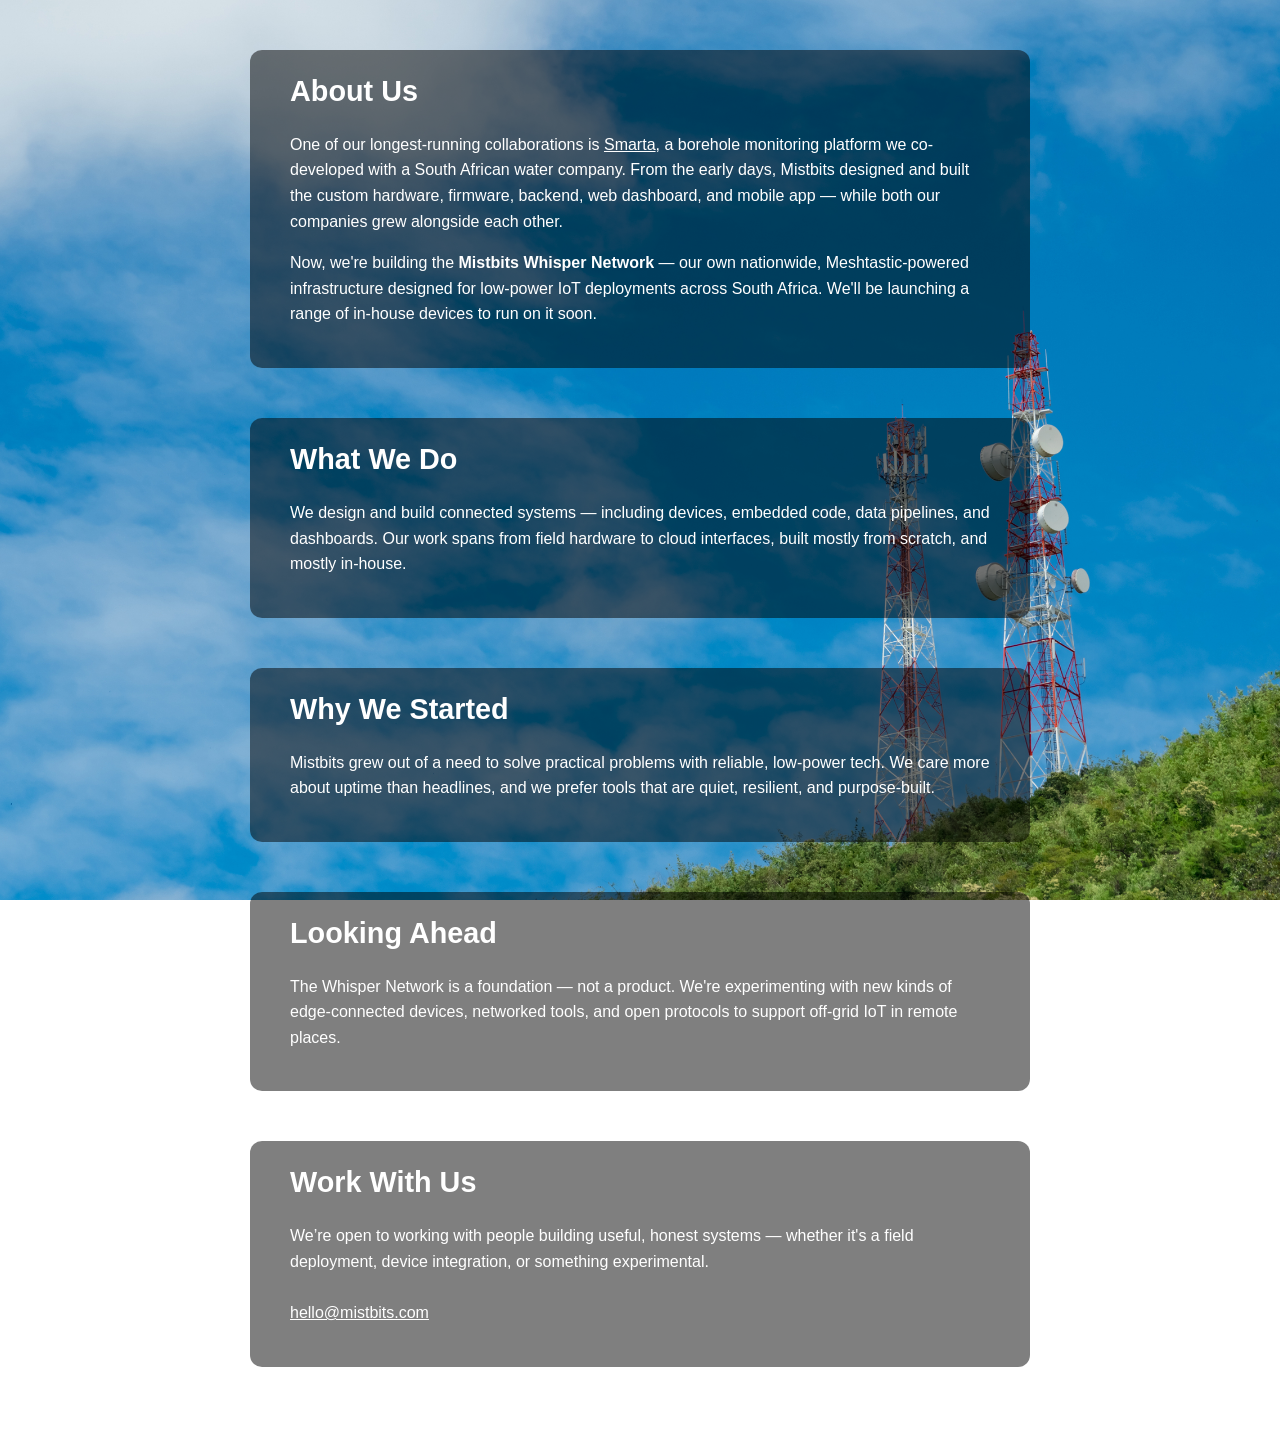
==== about.html @ 121b7003 "added an about me page" ====
<!DOCTYPE html>
<html lang="en">
<head>
  <meta charset="UTF-8" />
  <meta name="viewport" content="width=device-width, initial-scale=1.0"/>
  <title>About – Mistbits</title>
  <style>
    body {
      margin: 0;
      padding: 0;
      background: url('Background.jpg') no-repeat center center fixed;
      background-size: cover;
      font-family: Arial, sans-serif;
      color: white;
    }

    .section {
      background: rgba(0, 0, 0, 0.5);
      padding: 25px 40px;
      margin: 50px auto;
      border-radius: 12px;
      max-width: 700px;
    }

    .section h2 {
      margin-top: 0;
      font-size: 1.8em;
    }

    .section p {
      line-height: 1.6;
    }

    a {
      color: #ffffff;
      text-decoration: underline;
    }

    .back-link {
      display: block;
      margin: 30px auto 0;
      text-align: center;
      font-size: 1em;
      color: white;
      opacity: 0.7;
      text-decoration: none;
    }

    .back-link:hover {
      opacity: 1;
    }

    @media (max-width: 600px) {
      .section {
        margin: 30px 20px;
        padding: 20px;
      }
    }
  </style>
</head>
<body>

  <div class="section">
    <h2>About Us</h2>
    <p>
      One of our longest-running collaborations is <a href="https://www.smartaonline.app" target="_blank">Smarta</a>,
      a borehole monitoring platform we co-developed with a South African water company.
      From the early days, Mistbits designed and built the custom hardware, firmware,
      backend, web dashboard, and mobile app — while both our companies grew alongside each other.
    </p>
    <p>
      Now, we're building the <strong>Mistbits Whisper Network</strong> — our own nationwide,
      Meshtastic-powered infrastructure designed for low-power IoT deployments across South Africa.
      We'll be launching a range of in-house devices to run on it soon.
    </p>
  </div>

  <div class="section">
    <h2>What We Do</h2>
    <p>
      We design and build connected systems — including devices, embedded code, data pipelines,
      and dashboards. Our work spans from field hardware to cloud interfaces, built mostly from scratch,
      and mostly in-house.
    </p>
  </div>

  <div class="section">
    <h2>Why We Started</h2>
    <p>
      Mistbits grew out of a need to solve practical problems with reliable, low-power tech.
      We care more about uptime than headlines, and we prefer tools that are quiet, resilient, and purpose-built.
    </p>
  </div>

  <div class="section">
    <h2>Looking Ahead</h2>
    <p>
      The Whisper Network is a foundation — not a product. We're experimenting with
      new kinds of edge-connected devices, networked tools, and open protocols to
      support off-grid IoT in remote places.
    </p>
  </div>

  <div class="section">
    <h2>Work With Us</h2>
    <p>
      We’re open to working with people building useful, honest systems — whether
      it's a field deployment, device integration, or something experimental.
      <br /><br />
      <a href="mailto:hello@mistbits.com">hello@mistbits.com</a>
    </p>
  </div>

  <a class="back-link" href="index.html">← Back to Home</a>

</body>
</html>
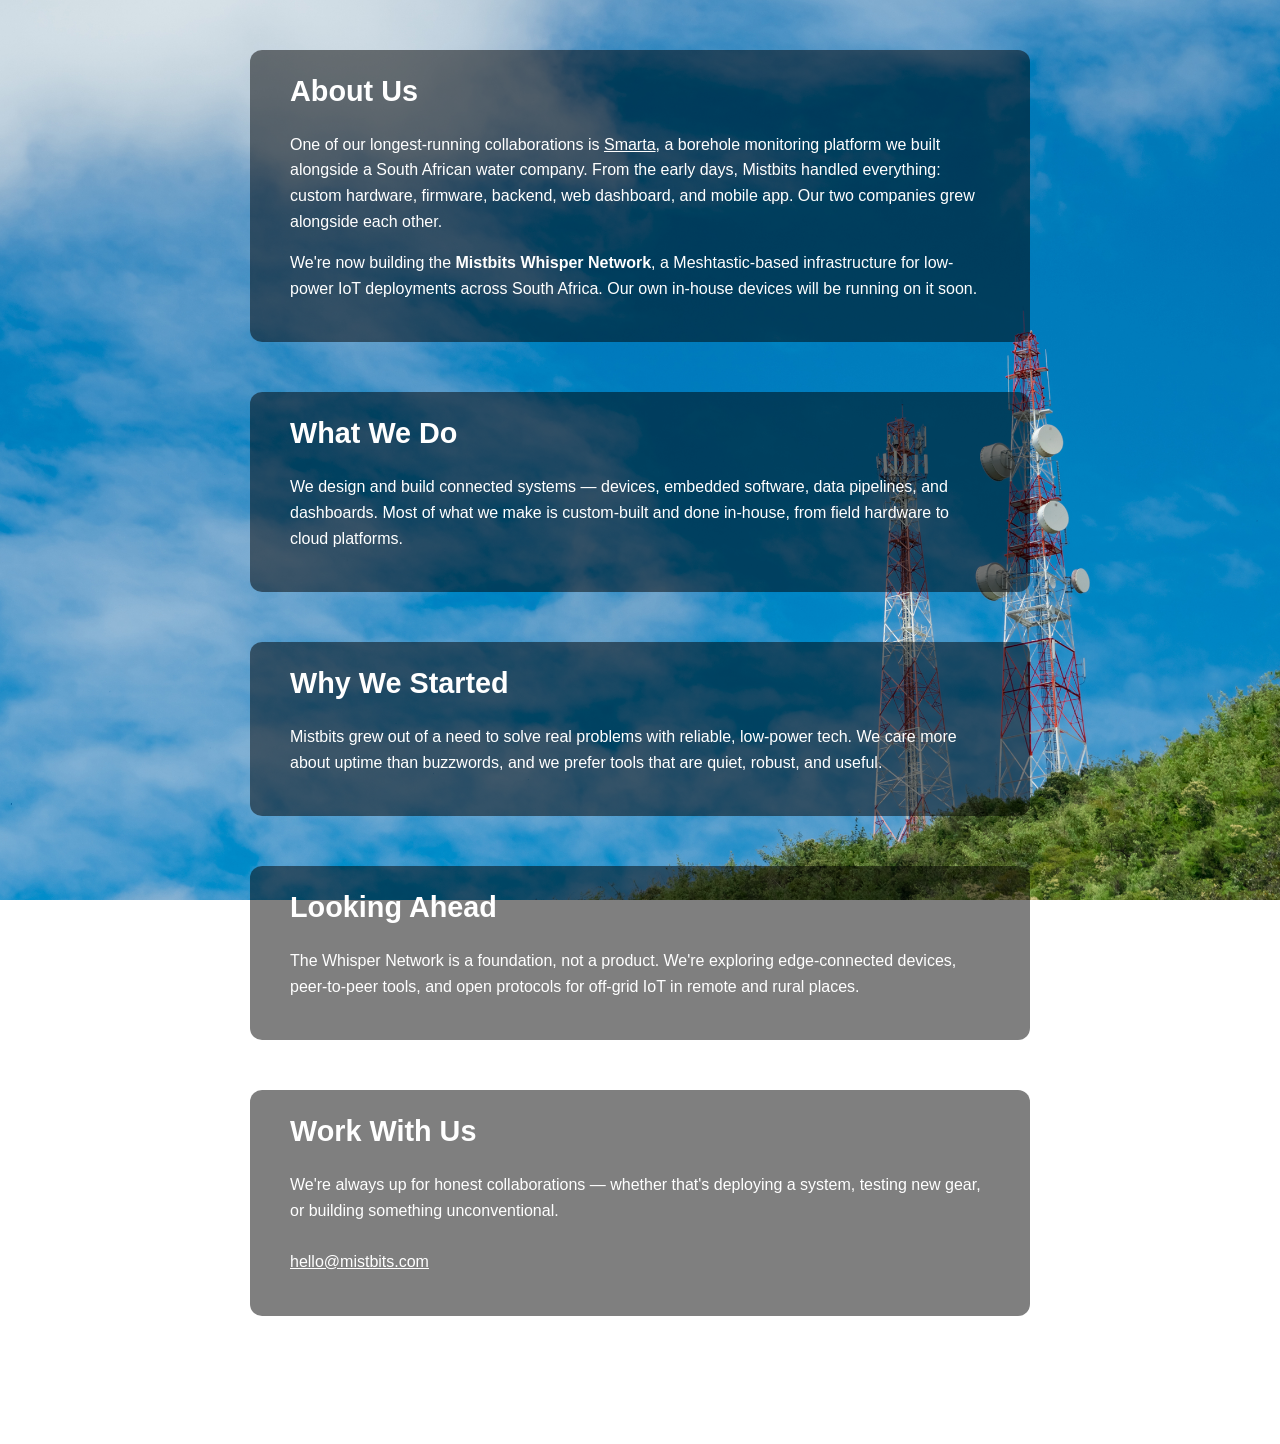
==== commit 3dd9955f: "Cleanup copy to sound more human" ====
--- a/about.html
+++ b/about.html
@@ -38,7 +38,7 @@
 
     .back-link {
       display: block;
-      margin: 30px auto 0;
+      margin: 30px auto 60px;
       text-align: center;
       font-size: 1em;
       color: white;
@@ -64,48 +64,44 @@
     <h2>About Us</h2>
     <p>
       One of our longest-running collaborations is <a href="https://www.smartaonline.app" target="_blank">Smarta</a>,
-      a borehole monitoring platform we co-developed with a South African water company.
-      From the early days, Mistbits designed and built the custom hardware, firmware,
-      backend, web dashboard, and mobile app — while both our companies grew alongside each other.
+      a borehole monitoring platform we built alongside a South African water company.
+      From the early days, Mistbits handled everything: custom hardware, firmware, backend, web dashboard, and mobile app.
+      Our two companies grew alongside each other.
     </p>
     <p>
-      Now, we're building the <strong>Mistbits Whisper Network</strong> — our own nationwide,
-      Meshtastic-powered infrastructure designed for low-power IoT deployments across South Africa.
-      We'll be launching a range of in-house devices to run on it soon.
+      We're now building the <strong>Mistbits Whisper Network</strong>, a Meshtastic-based infrastructure for low-power IoT deployments across South Africa.
+      Our own in-house devices will be running on it soon.
     </p>
   </div>
 
   <div class="section">
     <h2>What We Do</h2>
     <p>
-      We design and build connected systems — including devices, embedded code, data pipelines,
-      and dashboards. Our work spans from field hardware to cloud interfaces, built mostly from scratch,
-      and mostly in-house.
+      We design and build connected systems — devices, embedded software, data pipelines, and dashboards.
+      Most of what we make is custom-built and done in-house, from field hardware to cloud platforms.
     </p>
   </div>
 
   <div class="section">
     <h2>Why We Started</h2>
     <p>
-      Mistbits grew out of a need to solve practical problems with reliable, low-power tech.
-      We care more about uptime than headlines, and we prefer tools that are quiet, resilient, and purpose-built.
+      Mistbits grew out of a need to solve real problems with reliable, low-power tech.
+      We care more about uptime than buzzwords, and we prefer tools that are quiet, robust, and useful.
     </p>
   </div>
 
   <div class="section">
     <h2>Looking Ahead</h2>
     <p>
-      The Whisper Network is a foundation — not a product. We're experimenting with
-      new kinds of edge-connected devices, networked tools, and open protocols to
-      support off-grid IoT in remote places.
+      The Whisper Network is a foundation, not a product. We're exploring edge-connected devices, peer-to-peer tools,
+      and open protocols for off-grid IoT in remote and rural places.
     </p>
   </div>
 
   <div class="section">
     <h2>Work With Us</h2>
     <p>
-      We’re open to working with people building useful, honest systems — whether
-      it's a field deployment, device integration, or something experimental.
+      We're always up for honest collaborations — whether that's deploying a system, testing new gear, or building something unconventional.
       <br /><br />
       <a href="mailto:hello@mistbits.com">hello@mistbits.com</a>
     </p>
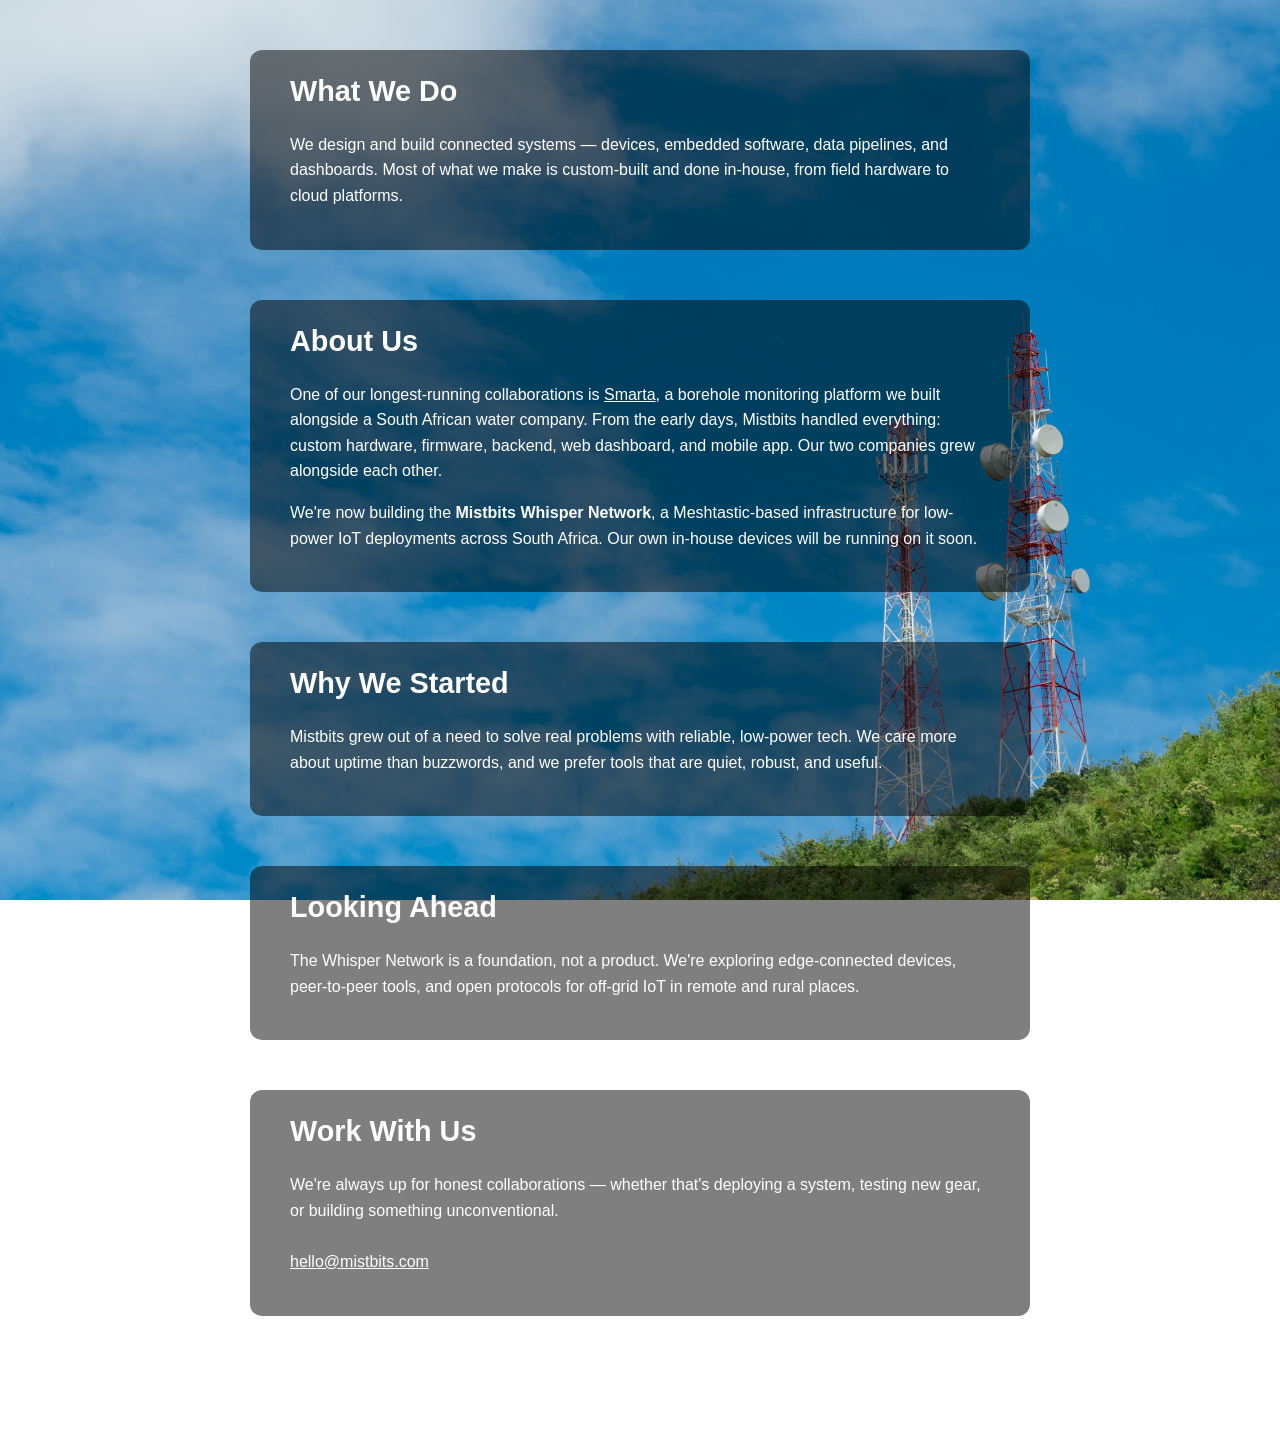
==== commit 26578f6b: "Reorder sections: move "What We Do" above "About Us" 🤖 Generated with [Claude Code](https://claude.a" ====
--- a/about.html
+++ b/about.html
@@ -1,6 +1,7 @@
 <!DOCTYPE html>
 <html lang="en">
 <head>
+  <link rel="icon" href="favicon.ico" type="image/x-icon">  
   <meta charset="UTF-8" />
   <meta name="viewport" content="width=device-width, initial-scale=1.0"/>
   <title>About – Mistbits</title>
@@ -61,6 +62,14 @@
 <body>
 
   <div class="section">
+    <h2>What We Do</h2>
+    <p>
+      We design and build connected systems — devices, embedded software, data pipelines, and dashboards.
+      Most of what we make is custom-built and done in-house, from field hardware to cloud platforms.
+    </p>
+  </div>
+
+  <div class="section">
     <h2>About Us</h2>
     <p>
       One of our longest-running collaborations is <a href="https://www.smartaonline.app" target="_blank">Smarta</a>,
@@ -71,14 +80,6 @@
     <p>
       We're now building the <strong>Mistbits Whisper Network</strong>, a Meshtastic-based infrastructure for low-power IoT deployments across South Africa.
       Our own in-house devices will be running on it soon.
-    </p>
-  </div>
-
-  <div class="section">
-    <h2>What We Do</h2>
-    <p>
-      We design and build connected systems — devices, embedded software, data pipelines, and dashboards.
-      Most of what we make is custom-built and done in-house, from field hardware to cloud platforms.
     </p>
   </div>
 
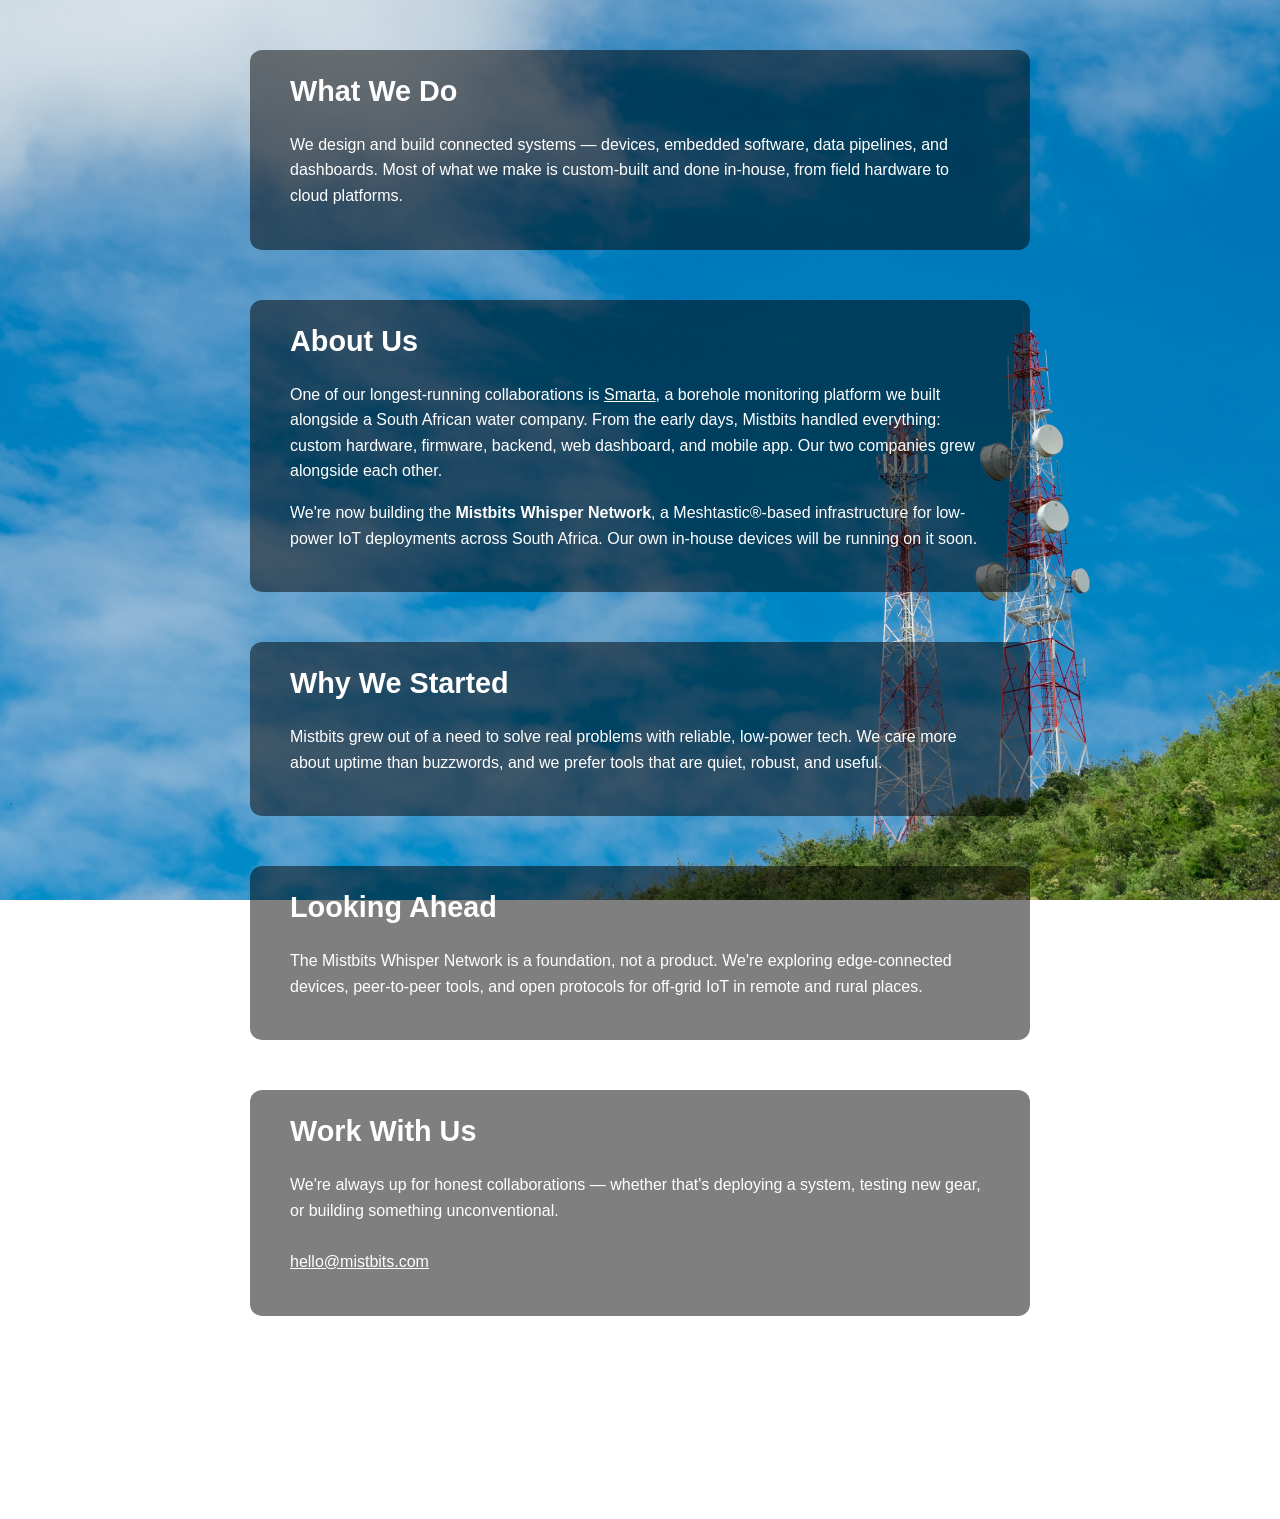
==== commit b43158ce: "Update Meshtastic references for legal compliance - Add ® symbol to Meshtastic trademark - Add foote" ====
--- a/about.html
+++ b/about.html
@@ -51,6 +51,15 @@
       opacity: 1;
     }
 
+    .footer {
+      text-align: center;
+      padding: 20px;
+      margin-top: 40px;
+      font-size: 0.8em;
+      color: rgba(255, 255, 255, 0.6);
+      line-height: 1.4;
+    }
+
     @media (max-width: 600px) {
       .section {
         margin: 30px 20px;
@@ -78,7 +87,7 @@
       Our two companies grew alongside each other.
     </p>
     <p>
-      We're now building the <strong>Mistbits Whisper Network</strong>, a Meshtastic-based infrastructure for low-power IoT deployments across South Africa.
+      We're now building the <strong>Mistbits Whisper Network</strong>, a Meshtastic®-based infrastructure for low-power IoT deployments across South Africa.
       Our own in-house devices will be running on it soon.
     </p>
   </div>
@@ -94,7 +103,7 @@
   <div class="section">
     <h2>Looking Ahead</h2>
     <p>
-      The Whisper Network is a foundation, not a product. We're exploring edge-connected devices, peer-to-peer tools,
+      The Mistbits Whisper Network is a foundation, not a product. We're exploring edge-connected devices, peer-to-peer tools,
       and open protocols for off-grid IoT in remote and rural places.
     </p>
   </div>
@@ -110,5 +119,10 @@
 
   <a class="back-link" href="index.html">← Back to Home</a>
 
+  <div class="footer">
+    © 2024 Mistbits. All rights reserved.<br>
+    Meshtastic® is a registered trademark of Meshtastic LLC.
+  </div>
+
 </body>
 </html>
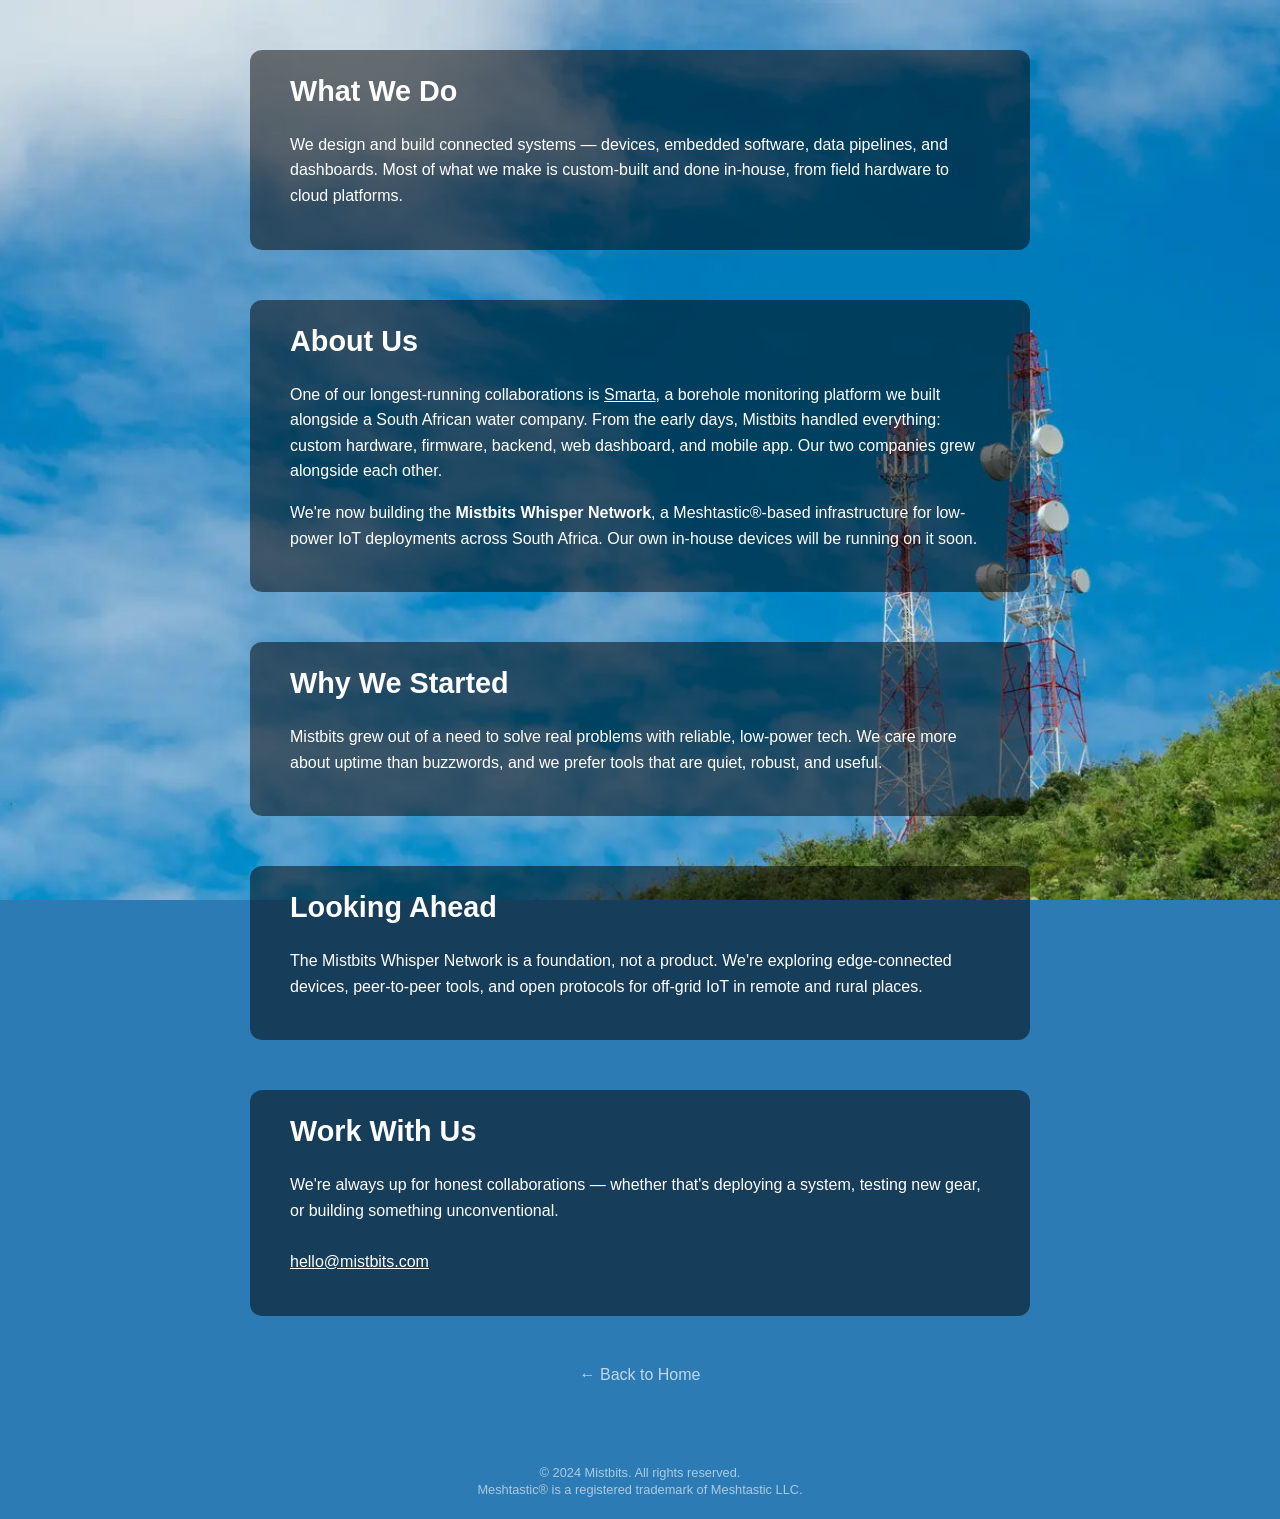
==== commit 4a427c82: "Added different background images for faster loading" ====
--- a/about.html
+++ b/about.html
@@ -9,10 +9,24 @@
     body {
       margin: 0;
       padding: 0;
-      background: url('Background.jpg') no-repeat center center fixed;
+      /* Fallback JPEG */
+      background: #2d7bb4 url('bg-1920.jpg') no-repeat center center fixed;
       background-size: cover;
       font-family: Arial, sans-serif;
       color: white;
+      /* WebP override */
+      background-image: url('bg-1920.webp');
+    }
+
+    @media (max-width: 1300px) {
+      body { background-image: url('bg-1280.webp'); }
+    }
+
+    @media (max-width: 800px) {
+      body {
+        background-image: url('bg-640.webp');
+        background-attachment: scroll;
+      }
     }
 
     .section {
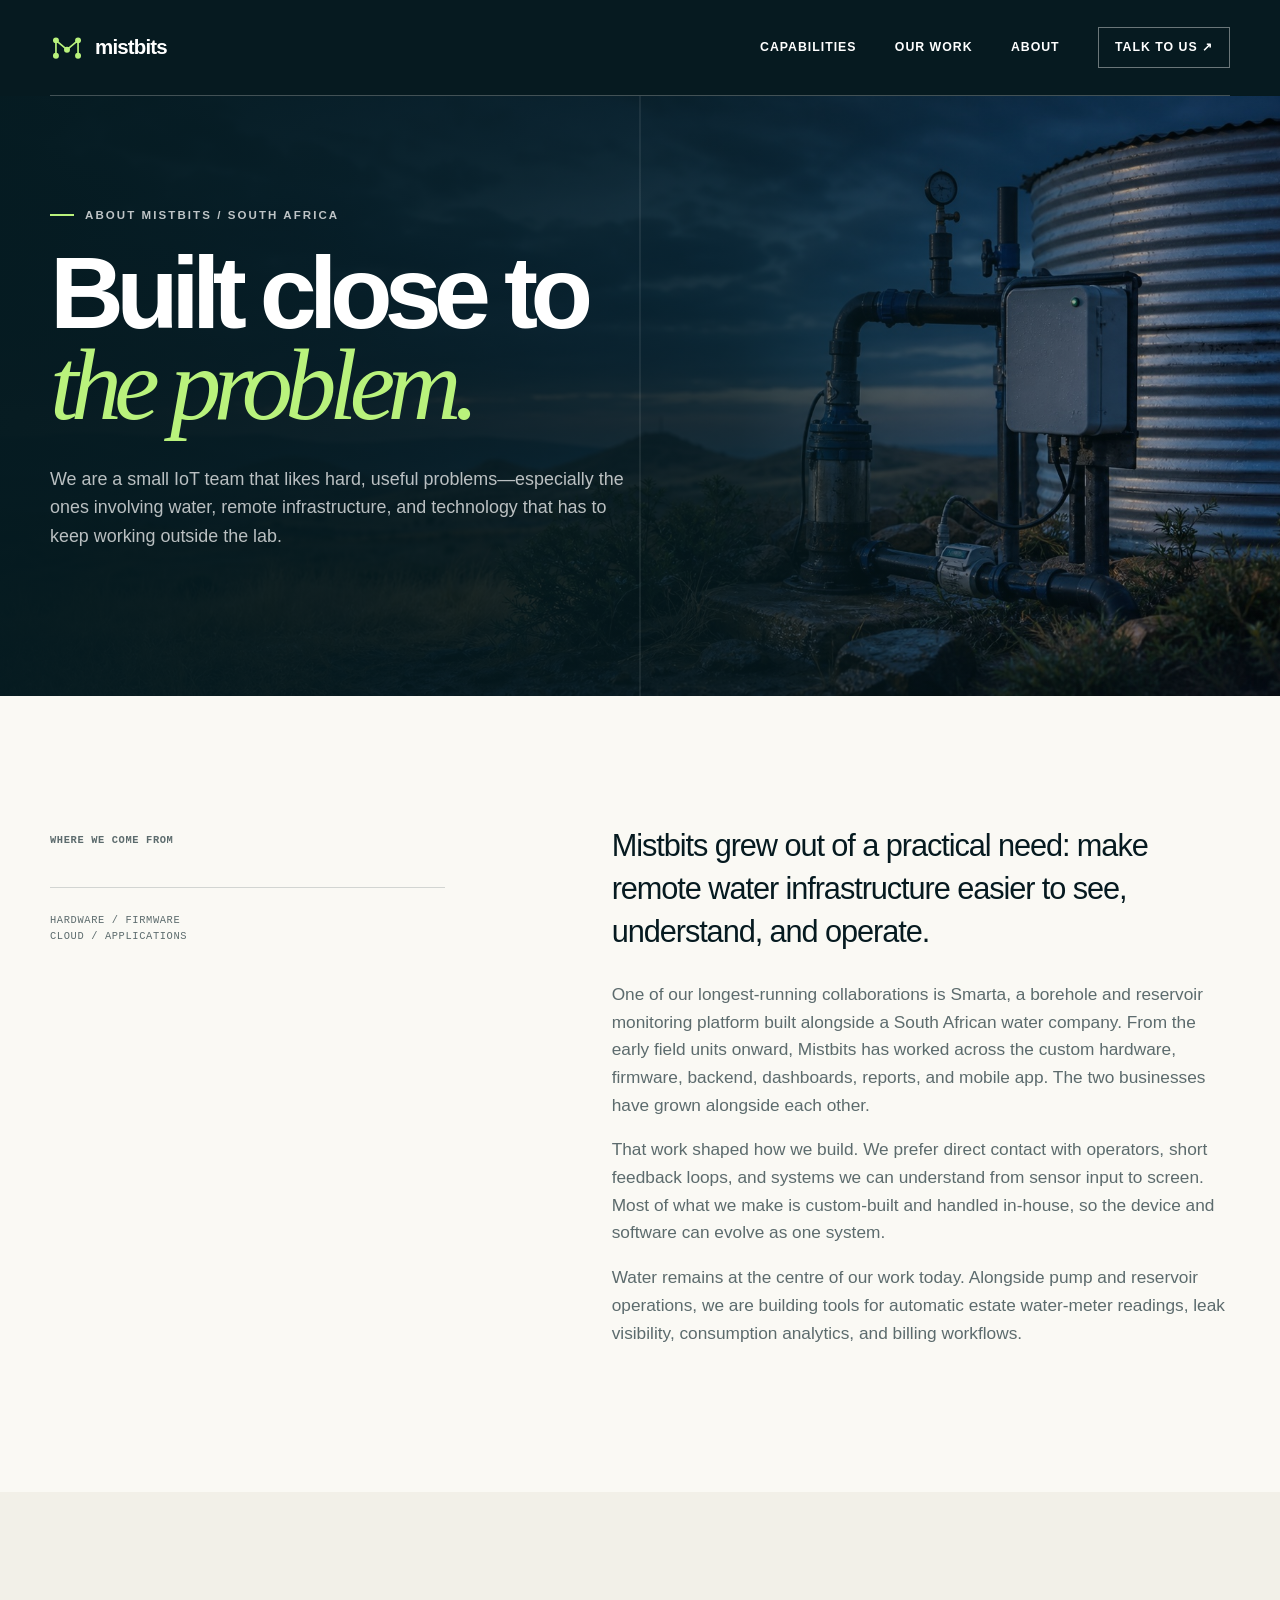
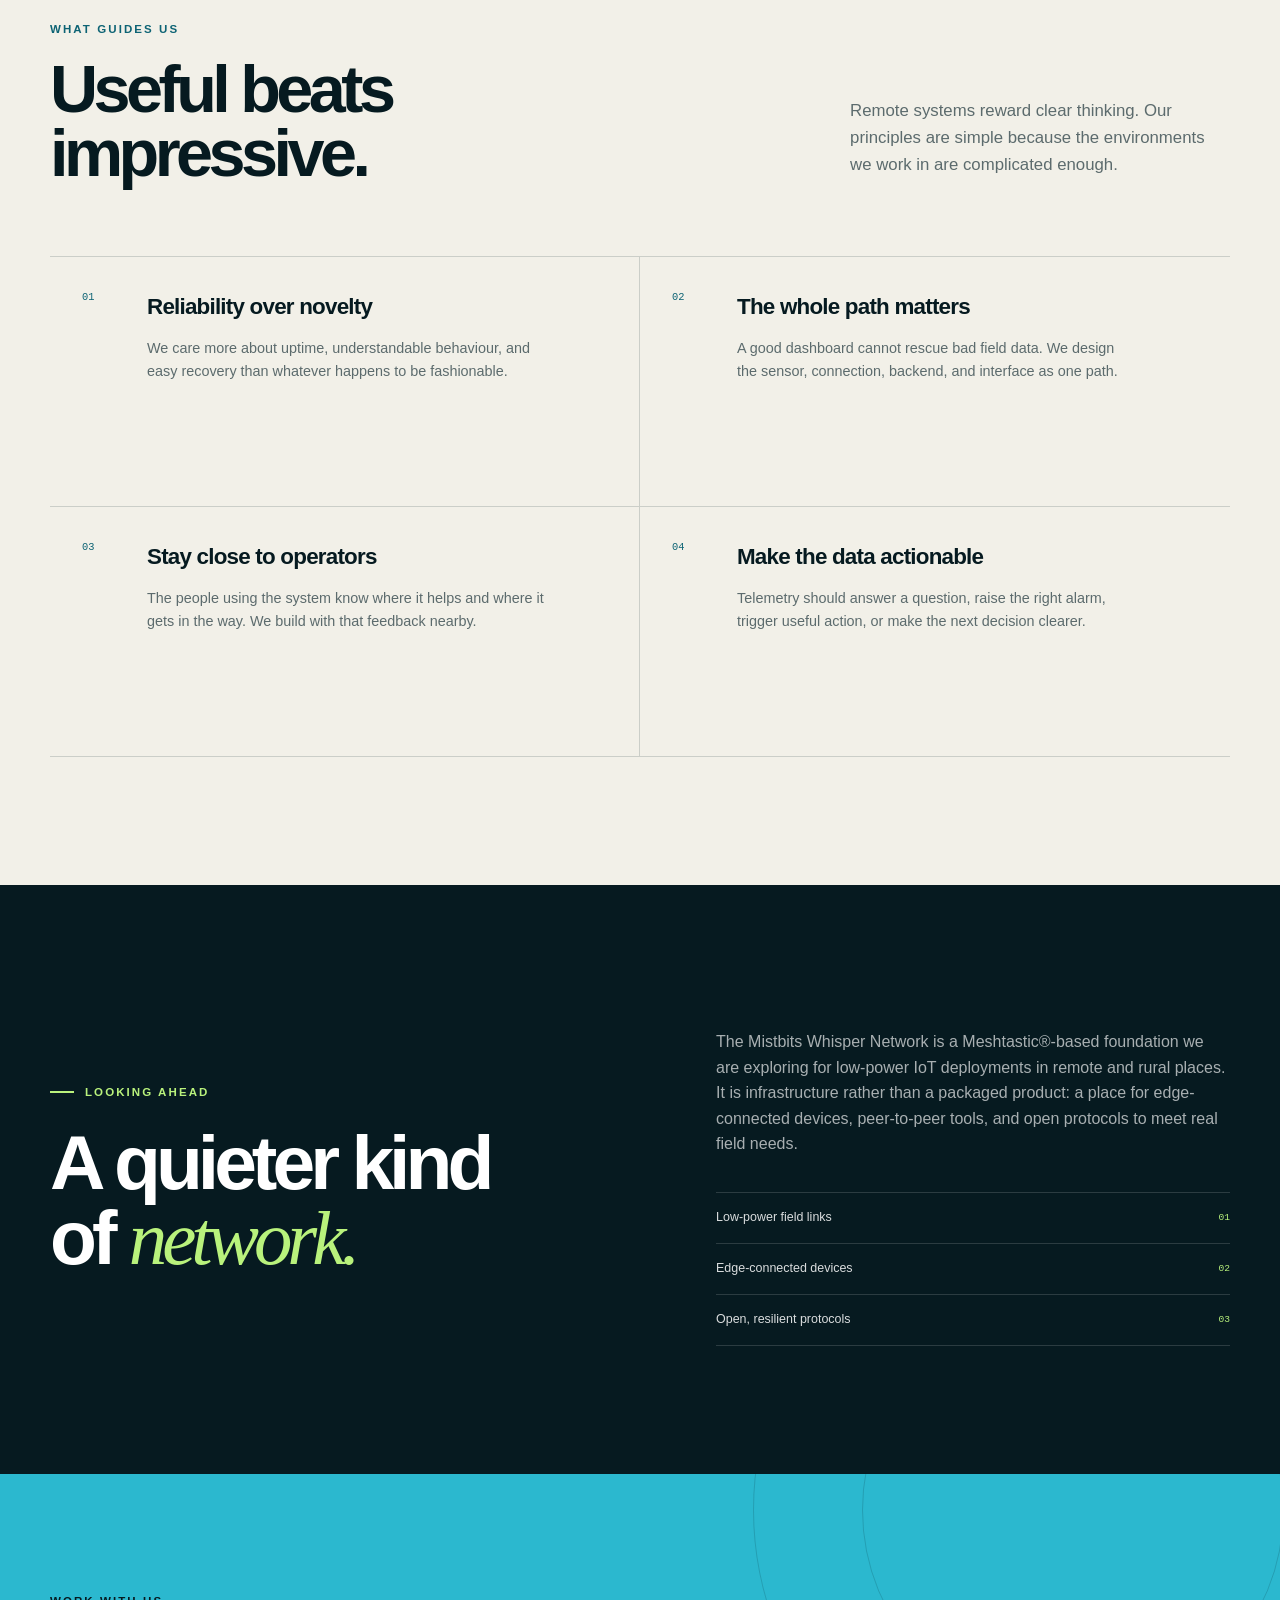
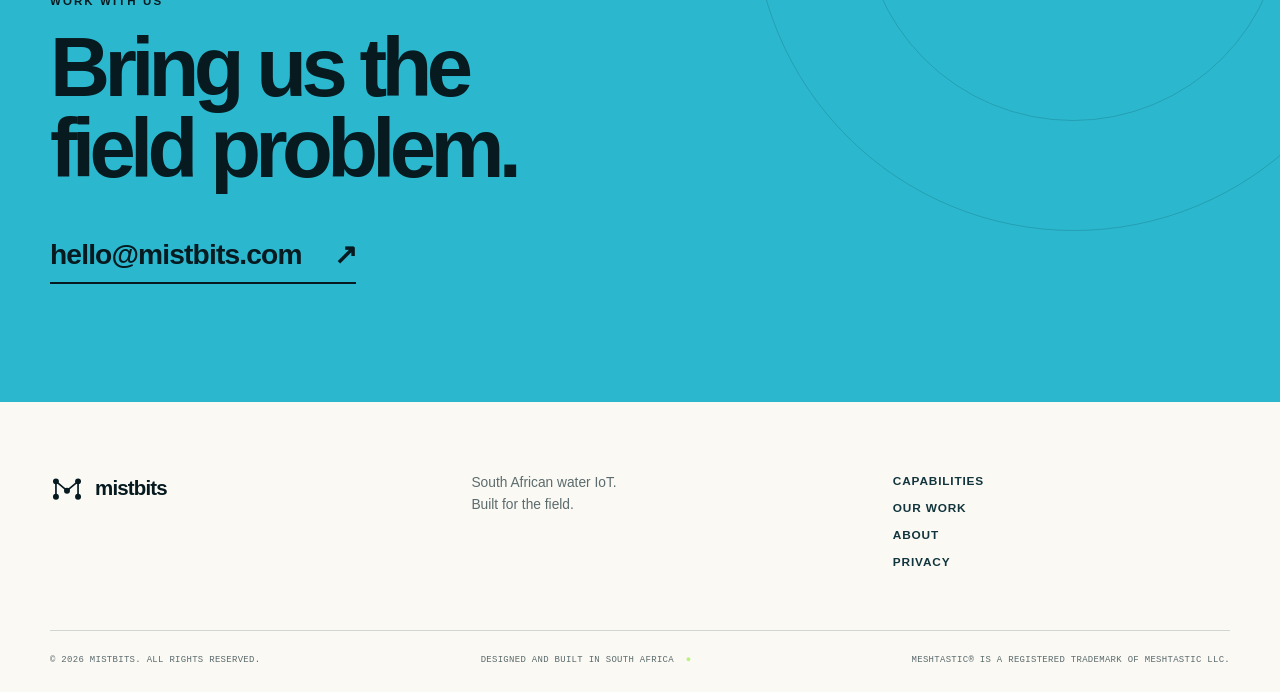
==== commit 8c98444f: "feat: refresh water-focused marketing site" ====
--- a/about.html
+++ b/about.html
@@ -1,142 +1,157 @@
 <!DOCTYPE html>
-<html lang="en">
+<html lang="en-ZA">
 <head>
-  <link rel="icon" href="favicon.ico" type="image/x-icon">  
-  <meta charset="UTF-8" />
-  <meta name="viewport" content="width=device-width, initial-scale=1.0"/>
-  <title>About – Mistbits</title>
-  <style>
-    body {
-      margin: 0;
-      padding: 0;
-      /* Fallback JPEG */
-      background: #2d7bb4 url('bg-1920.jpg') no-repeat center center fixed;
-      background-size: cover;
-      font-family: Arial, sans-serif;
-      color: white;
-      /* WebP override */
-      background-image: url('bg-1920.webp');
-    }
-
-    @media (max-width: 1300px) {
-      body { background-image: url('bg-1280.webp'); }
-    }
-
-    @media (max-width: 800px) {
-      body {
-        background-image: url('bg-640.webp');
-        background-attachment: scroll;
-      }
-    }
-
-    .section {
-      background: rgba(0, 0, 0, 0.5);
-      padding: 25px 40px;
-      margin: 50px auto;
-      border-radius: 12px;
-      max-width: 700px;
-    }
-
-    .section h2 {
-      margin-top: 0;
-      font-size: 1.8em;
-    }
-
-    .section p {
-      line-height: 1.6;
-    }
-
-    a {
-      color: #ffffff;
-      text-decoration: underline;
-    }
-
-    .back-link {
-      display: block;
-      margin: 30px auto 60px;
-      text-align: center;
-      font-size: 1em;
-      color: white;
-      opacity: 0.7;
-      text-decoration: none;
-    }
-
-    .back-link:hover {
-      opacity: 1;
-    }
-
-    .footer {
-      text-align: center;
-      padding: 20px;
-      margin-top: 40px;
-      font-size: 0.8em;
-      color: rgba(255, 255, 255, 0.6);
-      line-height: 1.4;
-    }
-
-    @media (max-width: 600px) {
-      .section {
-        margin: 30px 20px;
-        padding: 20px;
-      }
-    }
-  </style>
+  <meta charset="UTF-8">
+  <meta name="viewport" content="width=device-width, initial-scale=1.0">
+  <meta name="description" content="Mistbits is a South African IoT team building connected water systems from field hardware and firmware through to cloud platforms and apps.">
+  <meta name="theme-color" content="#061a20">
+  <meta property="og:title" content="About Mistbits — Built close to the problem">
+  <meta property="og:description" content="A South African IoT team building connected water systems from field hardware through to operational software.">
+  <meta property="og:image" content="https://www.mistbits.com/assets/hero-water-1920.jpg">
+  <title>About Mistbits — Built close to the problem</title>
+  <link rel="canonical" href="https://www.mistbits.com/about.html">
+  <link rel="icon" href="favicon.ico" type="image/x-icon">
+  <link rel="stylesheet" href="styles.css">
 </head>
 <body>
+  <a class="skip-link" href="#main-content">Skip to content</a>
 
-  <div class="section">
-    <h2>What We Do</h2>
-    <p>
-      We design and build connected systems — devices, embedded software, data pipelines, and dashboards.
-      Most of what we make is custom-built and done in-house, from field hardware to cloud platforms.
-    </p>
-  </div>
+  <header class="site-header site-header--solid">
+    <div class="shell site-header__inner">
+      <a class="brand" href="index.html" aria-label="Mistbits home">
+        <svg class="brand__mark" viewBox="0 0 40 40" aria-hidden="true">
+          <path d="M7 29V11l13 11 13-11v18"></path>
+          <circle cx="7" cy="11" r="2.5"></circle><circle cx="20" cy="22" r="2.5"></circle><circle cx="33" cy="11" r="2.5"></circle><circle cx="7" cy="29" r="2.5"></circle><circle cx="33" cy="29" r="2.5"></circle>
+        </svg>
+        <span>mistbits</span>
+      </a>
 
-  <div class="section">
-    <h2>About Us</h2>
-    <p>
-      One of our longest-running collaborations is <a href="https://www.smartaonline.app" target="_blank">Smarta</a>,
-      a borehole monitoring platform we built alongside a South African water company.
-      From the early days, Mistbits handled everything: custom hardware, firmware, backend, web dashboard, and mobile app.
-      Our two companies grew alongside each other.
-    </p>
-    <p>
-      We're now building the <strong>Mistbits Whisper Network</strong>, a Meshtastic®-based infrastructure for low-power IoT deployments across South Africa.
-      Our own in-house devices will be running on it soon.
-    </p>
-  </div>
+      <nav class="primary-nav" aria-label="Primary navigation">
+        <a href="index.html#capabilities">Capabilities</a>
+        <a href="index.html#work">Our work</a>
+        <a href="about.html" aria-current="page">About</a>
+        <a class="nav-contact" href="mailto:hello@mistbits.com">Talk to us <span aria-hidden="true">↗</span></a>
+      </nav>
+    </div>
+  </header>
 
-  <div class="section">
-    <h2>Why We Started</h2>
-    <p>
-      Mistbits grew out of a need to solve real problems with reliable, low-power tech.
-      We care more about uptime than buzzwords, and we prefer tools that are quiet, robust, and useful.
-    </p>
-  </div>
+  <main id="main-content">
+    <section class="page-hero">
+      <div class="shell page-hero__inner reveal">
+        <p class="eyebrow"><span></span> About Mistbits / South Africa</p>
+        <h1>Built close to<br><em>the problem.</em></h1>
+        <p class="page-hero__lede">We are a small IoT team that likes hard, useful problems—especially the ones involving water, remote infrastructure, and technology that has to keep working outside the lab.</p>
+      </div>
+    </section>
 
-  <div class="section">
-    <h2>Looking Ahead</h2>
-    <p>
-      The Mistbits Whisper Network is a foundation, not a product. We're exploring edge-connected devices, peer-to-peer tools,
-      and open protocols for off-grid IoT in remote and rural places.
-    </p>
-  </div>
+    <section class="section story-section">
+      <div class="shell story-grid">
+        <aside class="story-aside">
+          <p class="kicker">Where we come from</p>
+          <span class="story-aside__rule"></span>
+          <p>Hardware / firmware<br>cloud / applications</p>
+        </aside>
 
-  <div class="section">
-    <h2>Work With Us</h2>
-    <p>
-      We're always up for honest collaborations — whether that's deploying a system, testing new gear, or building something unconventional.
-      <br /><br />
-      <a href="mailto:hello@mistbits.com">hello@mistbits.com</a>
-    </p>
-  </div>
+        <div class="story-copy">
+          <p class="story-lead">Mistbits grew out of a practical need: make remote water infrastructure easier to see, understand, and operate.</p>
+          <p>One of our longest-running collaborations is Smarta, a borehole and reservoir monitoring platform built alongside a South African water company. From the early field units onward, Mistbits has worked across the custom hardware, firmware, backend, dashboards, reports, and mobile app. The two businesses have grown alongside each other.</p>
+          <p>That work shaped how we build. We prefer direct contact with operators, short feedback loops, and systems we can understand from sensor input to screen. Most of what we make is custom-built and handled in-house, so the device and software can evolve as one system.</p>
+          <p>Water remains at the centre of our work today. Alongside pump and reservoir operations, we are building tools for automatic estate water-meter readings, leak visibility, consumption analytics, and billing workflows.</p>
+        </div>
+      </div>
+    </section>
 
-  <a class="back-link" href="index.html">← Back to Home</a>
+    <section class="section principles-section">
+      <div class="shell">
+        <div class="section-heading section-heading--split">
+          <div>
+            <p class="kicker">What guides us</p>
+            <h2>Useful beats<br>impressive.</h2>
+          </div>
+          <p>Remote systems reward clear thinking. Our principles are simple because the environments we work in are complicated enough.</p>
+        </div>
 
-  <div class="footer">
-    © 2024 Mistbits. All rights reserved.<br>
-    Meshtastic® is a registered trademark of Meshtastic LLC.
-  </div>
+        <div class="principles-grid">
+          <article class="principle">
+            <span>01</span>
+            <div>
+              <h3>Reliability over novelty</h3>
+              <p>We care more about uptime, understandable behaviour, and easy recovery than whatever happens to be fashionable.</p>
+            </div>
+          </article>
+          <article class="principle">
+            <span>02</span>
+            <div>
+              <h3>The whole path matters</h3>
+              <p>A good dashboard cannot rescue bad field data. We design the sensor, connection, backend, and interface as one path.</p>
+            </div>
+          </article>
+          <article class="principle">
+            <span>03</span>
+            <div>
+              <h3>Stay close to operators</h3>
+              <p>The people using the system know where it helps and where it gets in the way. We build with that feedback nearby.</p>
+            </div>
+          </article>
+          <article class="principle">
+            <span>04</span>
+            <div>
+              <h3>Make the data actionable</h3>
+              <p>Telemetry should answer a question, raise the right alarm, trigger useful action, or make the next decision clearer.</p>
+            </div>
+          </article>
+        </div>
+      </div>
+    </section>
 
+    <section class="section about-network" id="whisper-network">
+      <div class="shell about-network__grid">
+        <div>
+          <p class="eyebrow eyebrow--mint"><span></span> Looking ahead</p>
+          <h2>A quieter kind<br>of <em>network.</em></h2>
+        </div>
+        <div>
+          <p>The Mistbits Whisper Network is a Meshtastic®-based foundation we are exploring for low-power IoT deployments in remote and rural places. It is infrastructure rather than a packaged product: a place for edge-connected devices, peer-to-peer tools, and open protocols to meet real field needs.</p>
+          <ul class="network-notes">
+            <li>Low-power field links <span>01</span></li>
+            <li>Edge-connected devices <span>02</span></li>
+            <li>Open, resilient protocols <span>03</span></li>
+          </ul>
+        </div>
+      </div>
+    </section>
+
+    <section class="contact-section">
+      <div class="shell contact-section__inner">
+        <p class="kicker">Work with us</p>
+        <h2>Bring us the<br>field problem.</h2>
+        <a class="contact-email" href="mailto:hello@mistbits.com">hello@mistbits.com <span aria-hidden="true">↗</span></a>
+      </div>
+    </section>
+  </main>
+
+  <footer class="site-footer">
+    <div class="shell site-footer__top">
+      <a class="brand brand--dark" href="index.html" aria-label="Mistbits home">
+        <svg class="brand__mark" viewBox="0 0 40 40" aria-hidden="true">
+          <path d="M7 29V11l13 11 13-11v18"></path>
+          <circle cx="7" cy="11" r="2.5"></circle><circle cx="20" cy="22" r="2.5"></circle><circle cx="33" cy="11" r="2.5"></circle><circle cx="7" cy="29" r="2.5"></circle><circle cx="33" cy="29" r="2.5"></circle>
+        </svg>
+        <span>mistbits</span>
+      </a>
+      <p>South African water IoT.<br>Built for the field.</p>
+      <nav aria-label="Footer navigation">
+        <a href="index.html#capabilities">Capabilities</a>
+        <a href="index.html#work">Our work</a>
+        <a href="about.html">About</a>
+        <a href="privacy-policy.html">Privacy</a>
+      </nav>
+    </div>
+    <div class="shell site-footer__bottom">
+      <span>© 2026 Mistbits. All rights reserved.</span>
+      <span>Designed and built in South Africa <span aria-hidden="true">●</span></span>
+      <span>Meshtastic® is a registered trademark of Meshtastic LLC.</span>
+    </div>
+  </footer>
 </body>
 </html>
--- a/styles.css
+++ b/styles.css
@@ -0,0 +1,1656 @@
+:root {
+  --ink: #061a20;
+  --ink-soft: #12353d;
+  --paper: #f2f0e8;
+  --paper-bright: #faf9f4;
+  --blue: #2bb8cf;
+  --blue-deep: #0d6374;
+  --mint: #b9f27c;
+  --line: rgba(6, 26, 32, 0.16);
+  --muted: #5c6b6d;
+  --white: #ffffff;
+  --shell: min(1180px, calc(100vw - 48px));
+  --shadow: 0 28px 80px rgba(6, 26, 32, 0.16);
+}
+
+* {
+  box-sizing: border-box;
+}
+
+html {
+  scroll-behavior: smooth;
+}
+
+body {
+  margin: 0;
+  background: var(--paper);
+  color: var(--ink);
+  font-family: "Avenir Next", Avenir, "Segoe UI", Helvetica, Arial, sans-serif;
+  font-size: 16px;
+  line-height: 1.6;
+  -webkit-font-smoothing: antialiased;
+}
+
+body::selection {
+  background: var(--mint);
+  color: var(--ink);
+}
+
+a {
+  color: inherit;
+}
+
+img,
+svg {
+  display: block;
+  max-width: 100%;
+}
+
+.shell {
+  width: var(--shell);
+  margin-inline: auto;
+}
+
+.skip-link {
+  position: fixed;
+  z-index: 1000;
+  top: 12px;
+  left: 12px;
+  padding: 10px 16px;
+  background: var(--mint);
+  color: var(--ink);
+  font-weight: 700;
+  transform: translateY(-160%);
+  transition: transform 160ms ease;
+}
+
+.skip-link:focus {
+  transform: translateY(0);
+}
+
+.site-header {
+  z-index: 20;
+  width: 100%;
+}
+
+.site-header--overlay {
+  position: absolute;
+  top: 0;
+  left: 0;
+  color: var(--white);
+}
+
+.site-header--solid {
+  position: relative;
+  background: var(--ink);
+  color: var(--white);
+}
+
+.site-header__inner {
+  display: flex;
+  min-height: 96px;
+  align-items: center;
+  justify-content: space-between;
+  border-bottom: 1px solid rgba(255, 255, 255, 0.24);
+}
+
+.brand {
+  display: inline-flex;
+  align-items: center;
+  gap: 11px;
+  color: var(--white);
+  font-size: 1.28rem;
+  font-weight: 700;
+  letter-spacing: -0.04em;
+  text-decoration: none;
+}
+
+.brand__mark {
+  width: 34px;
+  height: 34px;
+  overflow: visible;
+  fill: var(--mint);
+  stroke: var(--mint);
+  stroke-linecap: round;
+  stroke-linejoin: round;
+  stroke-width: 2;
+}
+
+.brand__mark path {
+  fill: none;
+}
+
+.brand--dark {
+  color: var(--ink);
+}
+
+.brand--dark .brand__mark {
+  fill: var(--ink);
+  stroke: var(--ink);
+}
+
+.primary-nav {
+  display: flex;
+  align-items: center;
+  gap: clamp(22px, 3vw, 44px);
+  font-size: 0.77rem;
+  font-weight: 650;
+  letter-spacing: 0.08em;
+  text-transform: uppercase;
+}
+
+.primary-nav a {
+  text-decoration: none;
+  transition: color 160ms ease, border-color 160ms ease, background 160ms ease;
+}
+
+.primary-nav > a:not(.nav-contact):hover,
+.primary-nav > a:not(.nav-contact):focus-visible {
+  color: var(--mint);
+}
+
+.nav-contact {
+  padding: 10px 16px;
+  border: 1px solid rgba(255, 255, 255, 0.4);
+}
+
+.nav-contact:hover,
+.nav-contact:focus-visible {
+  border-color: var(--mint);
+  background: var(--mint);
+  color: var(--ink);
+}
+
+.hero {
+  position: relative;
+  min-height: 850px;
+  overflow: hidden;
+  background: var(--ink);
+  color: var(--white);
+}
+
+.hero__backdrop {
+  position: absolute;
+  inset: 0;
+  background-color: var(--ink);
+  background-image:
+    linear-gradient(90deg, rgba(3, 19, 24, 0.96) 0%, rgba(3, 24, 31, 0.82) 47%, rgba(5, 31, 38, 0.13) 100%),
+    linear-gradient(0deg, rgba(5, 26, 32, 0.92) 0%, transparent 42%),
+    url("assets/hero-water-1920.jpg");
+  background-position: center, center, center;
+  background-repeat: no-repeat;
+  background-size: cover;
+  transform: scale(1.015);
+}
+
+.hero__backdrop::after {
+  position: absolute;
+  inset: 0;
+  background-image:
+    linear-gradient(rgba(255, 255, 255, 0.045) 1px, transparent 1px),
+    linear-gradient(90deg, rgba(255, 255, 255, 0.045) 1px, transparent 1px);
+  background-size: 84px 84px;
+  content: "";
+  mask-image: linear-gradient(to right, rgba(0, 0, 0, 0.9), transparent 75%);
+}
+
+.hero__grid {
+  position: relative;
+  z-index: 1;
+  display: grid;
+  min-height: 750px;
+  padding-top: 158px;
+  grid-template-columns: minmax(0, 1.25fr) minmax(320px, 0.75fr);
+  align-items: center;
+  gap: clamp(48px, 7vw, 110px);
+}
+
+.hero__copy {
+  padding-bottom: 20px;
+}
+
+.eyebrow,
+.kicker {
+  margin: 0 0 24px;
+  font-size: 0.72rem;
+  font-weight: 700;
+  letter-spacing: 0.18em;
+  text-transform: uppercase;
+}
+
+.eyebrow {
+  display: flex;
+  align-items: center;
+  gap: 11px;
+  color: rgba(255, 255, 255, 0.74);
+}
+
+.eyebrow > span {
+  width: 24px;
+  height: 2px;
+  background: var(--mint);
+}
+
+.eyebrow--mint {
+  color: var(--mint);
+}
+
+.hero h1,
+.network-copy h2,
+.page-hero h1 {
+  margin: 0;
+  font-size: clamp(4rem, 7.6vw, 7.3rem);
+  font-weight: 580;
+  letter-spacing: -0.075em;
+  line-height: 0.88;
+}
+
+.hero h1 em,
+.network-copy h2 em,
+.page-hero h1 em {
+  color: var(--mint);
+  font-family: Georgia, "Times New Roman", serif;
+  font-weight: 400;
+}
+
+.hero__lede {
+  max-width: 660px;
+  margin: 34px 0 0;
+  color: rgba(255, 255, 255, 0.79);
+  font-size: clamp(1.05rem, 1.5vw, 1.24rem);
+  line-height: 1.65;
+}
+
+.button-row {
+  display: flex;
+  flex-wrap: wrap;
+  gap: 12px;
+  margin-top: 38px;
+}
+
+.button {
+  display: inline-flex;
+  min-height: 50px;
+  align-items: center;
+  justify-content: center;
+  gap: 20px;
+  padding: 12px 19px;
+  border: 1px solid transparent;
+  font-size: 0.76rem;
+  font-weight: 750;
+  letter-spacing: 0.07em;
+  text-decoration: none;
+  text-transform: uppercase;
+  transition: transform 160ms ease, background 160ms ease, border-color 160ms ease;
+}
+
+.button:hover,
+.button:focus-visible {
+  transform: translateY(-2px);
+}
+
+.button--primary {
+  background: var(--mint);
+  color: var(--ink);
+}
+
+.button--primary:hover,
+.button--primary:focus-visible {
+  background: #d0ff9d;
+}
+
+.button--ghost {
+  border-color: rgba(255, 255, 255, 0.38);
+  color: var(--white);
+}
+
+.button--ghost:hover,
+.button--ghost:focus-visible {
+  border-color: var(--white);
+  background: rgba(255, 255, 255, 0.08);
+}
+
+.button--outline-mint {
+  border-color: rgba(185, 242, 124, 0.65);
+  color: var(--mint);
+}
+
+.button--outline-mint:hover,
+.button--outline-mint:focus-visible {
+  background: var(--mint);
+  color: var(--ink);
+}
+
+.field-console {
+  align-self: end;
+  margin-bottom: 60px;
+  padding: 25px;
+  border: 1px solid rgba(255, 255, 255, 0.22);
+  background: rgba(4, 30, 37, 0.68);
+  box-shadow: 0 30px 90px rgba(0, 0, 0, 0.3);
+  backdrop-filter: blur(12px);
+}
+
+.field-console__topline,
+.field-console__footer {
+  display: flex;
+  align-items: center;
+  justify-content: space-between;
+  color: rgba(255, 255, 255, 0.55);
+  font-family: "SFMono-Regular", Consolas, monospace;
+  font-size: 0.59rem;
+  letter-spacing: 0.08em;
+  text-transform: uppercase;
+}
+
+.status-dot {
+  display: inline-block;
+  width: 7px;
+  height: 7px;
+  margin-right: 6px;
+  border-radius: 50%;
+  background: var(--mint);
+  box-shadow: 0 0 0 5px rgba(185, 242, 124, 0.12);
+}
+
+.field-console__signal {
+  display: flex;
+  height: 88px;
+  align-items: end;
+  gap: 9px;
+  margin: 28px 0;
+  padding: 0 8px 10px;
+  border-bottom: 1px solid rgba(255, 255, 255, 0.16);
+}
+
+.field-console__signal span {
+  width: calc((100% - 45px) / 6);
+  background: linear-gradient(to top, var(--blue), var(--mint));
+  opacity: 0.72;
+}
+
+.field-console__signal span:nth-child(1) { height: 22%; }
+.field-console__signal span:nth-child(2) { height: 39%; }
+.field-console__signal span:nth-child(3) { height: 35%; }
+.field-console__signal span:nth-child(4) { height: 64%; }
+.field-console__signal span:nth-child(5) { height: 56%; }
+.field-console__signal span:nth-child(6) { height: 90%; }
+
+.field-console__nodes > div {
+  display: flex;
+  align-items: center;
+  gap: 14px;
+  padding: 12px 0;
+  border-bottom: 1px solid rgba(255, 255, 255, 0.12);
+}
+
+.node-icon {
+  display: grid;
+  width: 35px;
+  height: 35px;
+  flex: 0 0 auto;
+  place-items: center;
+  border: 1px solid rgba(185, 242, 124, 0.4);
+  border-radius: 50%;
+  color: var(--mint);
+  font-family: "SFMono-Regular", Consolas, monospace;
+  font-size: 0.6rem;
+}
+
+.field-console__nodes p {
+  display: flex;
+  width: 100%;
+  align-items: baseline;
+  justify-content: space-between;
+  gap: 16px;
+  margin: 0;
+}
+
+.field-console__nodes strong {
+  font-size: 0.8rem;
+  font-weight: 650;
+}
+
+.field-console__nodes small {
+  color: rgba(255, 255, 255, 0.54);
+  font-size: 0.65rem;
+}
+
+.field-console__footer {
+  margin-top: 24px;
+}
+
+.console-line {
+  height: 1px;
+  flex: 1;
+  margin: 0 12px;
+  background: rgba(255, 255, 255, 0.2);
+}
+
+.discipline-bar {
+  position: relative;
+  z-index: 2;
+  display: grid;
+  height: 100px;
+  border-top: 1px solid rgba(255, 255, 255, 0.22);
+  color: rgba(255, 255, 255, 0.46);
+  grid-template-columns: repeat(4, 1fr);
+}
+
+.discipline-bar span {
+  display: flex;
+  align-items: center;
+  gap: 17px;
+  padding-left: 24px;
+  border-left: 1px solid rgba(255, 255, 255, 0.14);
+  font-family: "SFMono-Regular", Consolas, monospace;
+  font-size: 0.62rem;
+}
+
+.discipline-bar span:last-child {
+  border-right: 1px solid rgba(255, 255, 255, 0.14);
+}
+
+.discipline-bar strong {
+  color: var(--white);
+  font-family: "Avenir Next", Avenir, "Segoe UI", sans-serif;
+  font-size: 0.76rem;
+  letter-spacing: 0.09em;
+  text-transform: uppercase;
+}
+
+.section {
+  position: relative;
+  padding: 128px 0;
+}
+
+.section--light {
+  background: var(--paper);
+}
+
+.section-heading--split {
+  display: grid;
+  align-items: end;
+  grid-template-columns: minmax(0, 1.15fr) minmax(320px, 0.65fr);
+  gap: clamp(50px, 10vw, 160px);
+}
+
+.section-heading h2,
+.contact-section h2,
+.story-section h2 {
+  margin: 0;
+  font-size: clamp(3rem, 5.2vw, 5.3rem);
+  font-weight: 580;
+  letter-spacing: -0.068em;
+  line-height: 0.97;
+}
+
+.kicker {
+  margin-bottom: 18px;
+  color: var(--blue-deep);
+}
+
+.section-heading > p {
+  max-width: 480px;
+  margin: 0 0 7px;
+  color: var(--muted);
+  font-size: 1.05rem;
+}
+
+.capability-grid {
+  display: grid;
+  margin-top: 74px;
+  border-top: 1px solid var(--line);
+  border-left: 1px solid var(--line);
+  grid-template-columns: repeat(3, 1fr);
+}
+
+.capability-card {
+  position: relative;
+  min-height: 480px;
+  padding: 34px;
+  border-right: 1px solid var(--line);
+  border-bottom: 1px solid var(--line);
+  background: rgba(255, 255, 255, 0.2);
+  transition: background 180ms ease, transform 180ms ease, box-shadow 180ms ease;
+}
+
+.capability-card:hover {
+  z-index: 2;
+  background: var(--paper-bright);
+  box-shadow: var(--shadow);
+  transform: translateY(-7px);
+}
+
+.capability-card--featured {
+  background: var(--paper-bright);
+}
+
+.capability-card__number {
+  color: var(--blue-deep);
+  font-family: "SFMono-Regular", Consolas, monospace;
+  font-size: 0.66rem;
+}
+
+.capability-card__icon {
+  display: grid;
+  width: 82px;
+  height: 82px;
+  margin: 52px 0 39px;
+  place-items: center;
+  border: 1px solid var(--line);
+  border-radius: 50%;
+  color: var(--blue-deep);
+}
+
+.capability-card__icon svg {
+  width: 42px;
+  fill: none;
+  stroke: currentColor;
+  stroke-linecap: round;
+  stroke-linejoin: round;
+  stroke-width: 1.4;
+}
+
+.capability-card h3 {
+  margin: 0 0 14px;
+  font-size: 1.45rem;
+  letter-spacing: -0.035em;
+}
+
+.capability-card p {
+  margin: 0;
+  color: var(--muted);
+  font-size: 0.92rem;
+}
+
+.tag-list {
+  display: flex;
+  flex-wrap: wrap;
+  gap: 7px;
+  margin: 28px 0 0;
+  padding: 0;
+  list-style: none;
+}
+
+.tag-list li {
+  padding: 6px 9px;
+  border: 1px solid var(--line);
+  color: var(--ink-soft);
+  font-size: 0.63rem;
+  font-weight: 650;
+  letter-spacing: 0.05em;
+  text-transform: uppercase;
+}
+
+.section--work {
+  overflow: hidden;
+  background: var(--paper-bright);
+}
+
+.product-stack {
+  display: grid;
+  gap: 1px;
+  margin-top: 75px;
+  background: var(--line);
+}
+
+.product-case {
+  display: grid;
+  min-height: 570px;
+  background: var(--paper-bright);
+  grid-template-columns: minmax(0, 1.12fr) minmax(390px, 0.88fr);
+}
+
+.product-case--reverse {
+  grid-template-columns: minmax(390px, 0.88fr) minmax(0, 1.12fr);
+}
+
+.product-case--reverse .product-case__visual {
+  grid-column: 2;
+  grid-row: 1;
+}
+
+.product-case--reverse .product-case__copy {
+  grid-column: 1;
+  grid-row: 1;
+}
+
+.product-case__visual {
+  position: relative;
+  display: block;
+  min-height: 570px;
+  overflow: hidden;
+}
+
+.product-case__visual::after {
+  position: absolute;
+  inset: 25px;
+  z-index: 1;
+  border: 1px solid rgba(255, 255, 255, 0.38);
+  content: "";
+  pointer-events: none;
+}
+
+.product-case__visual--field {
+  background:
+    linear-gradient(180deg, transparent 40%, rgba(4, 27, 33, 0.55)),
+    url("assets/hero-water-1280.jpg") 68% center / cover no-repeat;
+}
+
+.product-case__visual--estate img {
+  display: block;
+  width: 100%;
+  height: 100%;
+  object-fit: cover;
+  object-position: center;
+}
+
+.product-case__visual--estate picture {
+  position: absolute;
+  inset: 0;
+  display: block;
+}
+
+.product-case__copy {
+  display: flex;
+  min-height: 570px;
+  flex-direction: column;
+  align-items: flex-start;
+  justify-content: center;
+  padding: clamp(45px, 6vw, 82px);
+}
+
+.product-case__number {
+  margin-bottom: 32px;
+  color: var(--blue-deep);
+  font-family: "SFMono-Regular", Consolas, monospace;
+  font-size: 0.62rem;
+  letter-spacing: 0.08em;
+}
+
+.product-case__copy h3 {
+  margin: 0 0 26px;
+  font-size: clamp(2.55rem, 4vw, 4.2rem);
+  font-weight: 580;
+  letter-spacing: -0.065em;
+  line-height: 0.98;
+}
+
+.product-case__copy > p {
+  margin: 0;
+  color: var(--muted);
+  font-size: 0.93rem;
+}
+
+.product-features {
+  width: 100%;
+  margin: 28px 0 5px;
+  padding: 0;
+  border-top: 1px solid var(--line);
+  list-style: none;
+}
+
+.product-features li {
+  position: relative;
+  padding: 10px 0 10px 22px;
+  border-bottom: 1px solid var(--line);
+  color: var(--ink-soft);
+  font-size: 0.77rem;
+  font-weight: 600;
+}
+
+.product-features li::before {
+  position: absolute;
+  top: 18px;
+  left: 2px;
+  width: 7px;
+  height: 7px;
+  border-radius: 50%;
+  background: var(--blue);
+  content: "";
+}
+
+.coordinate {
+  font-family: "SFMono-Regular", Consolas, monospace;
+  font-size: 0.6rem;
+  letter-spacing: 0.08em;
+  text-transform: uppercase;
+}
+
+.coordinate {
+  position: absolute;
+  z-index: 1;
+  padding: 5px 8px;
+  background: var(--mint);
+  color: var(--ink);
+}
+
+.coordinate--top {
+  top: 0;
+  right: 0;
+}
+
+.coordinate--bottom {
+  bottom: 0;
+  left: 0;
+}
+
+.text-link {
+  display: inline-flex;
+  align-items: center;
+  gap: 20px;
+  margin-top: 18px;
+  padding-bottom: 5px;
+  border-bottom: 1px solid var(--ink);
+  font-size: 0.75rem;
+  font-weight: 750;
+  letter-spacing: 0.08em;
+  text-decoration: none;
+  text-transform: uppercase;
+}
+
+.text-link:hover,
+.text-link:focus-visible {
+  color: var(--blue-deep);
+}
+
+.network-section {
+  min-height: 780px;
+  overflow: hidden;
+  background: var(--ink);
+  color: var(--white);
+}
+
+.network-grid {
+  position: absolute;
+  inset: 0;
+  background-image:
+    linear-gradient(rgba(255, 255, 255, 0.045) 1px, transparent 1px),
+    linear-gradient(90deg, rgba(255, 255, 255, 0.045) 1px, transparent 1px);
+  background-size: 70px 70px;
+  mask-image: radial-gradient(circle at 70% 50%, black, transparent 64%);
+}
+
+.network-section::before {
+  position: absolute;
+  width: 550px;
+  height: 550px;
+  top: 50%;
+  right: 9%;
+  border: 1px solid rgba(43, 184, 207, 0.17);
+  border-radius: 50%;
+  content: "";
+  transform: translateY(-50%);
+}
+
+.network-section__inner {
+  position: relative;
+  z-index: 1;
+  display: grid;
+  min-height: 525px;
+  align-items: center;
+  grid-template-columns: minmax(400px, 0.85fr) minmax(450px, 1.15fr);
+  gap: 75px;
+}
+
+.network-copy h2 {
+  font-size: clamp(3.6rem, 6.3vw, 6.2rem);
+}
+
+.network-copy p:not(.eyebrow) {
+  max-width: 590px;
+  margin: 35px 0 35px;
+  color: rgba(255, 255, 255, 0.66);
+  font-size: 1.02rem;
+}
+
+.network-diagram {
+  position: relative;
+  min-height: 520px;
+}
+
+.network-diagram svg {
+  position: absolute;
+  inset: 40px 0 0;
+  overflow: visible;
+  fill: none;
+  stroke: rgba(43, 184, 207, 0.24);
+  stroke-dasharray: 7 8;
+  stroke-width: 1.5;
+}
+
+.network-diagram .mesh-line--active {
+  stroke: var(--mint);
+  stroke-dasharray: 2 12;
+  stroke-linecap: round;
+  stroke-width: 2;
+}
+
+.mesh-node {
+  position: absolute;
+  z-index: 2;
+  display: flex;
+  align-items: center;
+  gap: 8px;
+  color: rgba(255, 255, 255, 0.55);
+  font-family: "SFMono-Regular", Consolas, monospace;
+  font-size: 0.57rem;
+  letter-spacing: 0.06em;
+}
+
+.mesh-node i {
+  width: 15px;
+  height: 15px;
+  border: 3px solid var(--ink);
+  border-radius: 50%;
+  background: var(--mint);
+  box-shadow: 0 0 0 1px var(--mint), 0 0 0 9px rgba(185, 242, 124, 0.08);
+}
+
+.mesh-node--a { top: 355px; left: 12%; }
+.mesh-node--b { top: 170px; left: 39%; }
+.mesh-node--c { top: 125px; right: 8%; }
+.mesh-node--d { right: 14%; bottom: 45px; }
+
+.approach-section {
+  background: var(--paper);
+}
+
+.section-heading--compact {
+  align-items: center;
+}
+
+.approach-list {
+  display: grid;
+  margin: 75px 0 0;
+  padding: 0;
+  border-top: 1px solid var(--line);
+  list-style: none;
+  grid-template-columns: repeat(3, 1fr);
+}
+
+.approach-list li {
+  padding: 28px 35px 10px 0;
+  border-right: 1px solid var(--line);
+}
+
+.approach-list li + li {
+  padding-left: 35px;
+}
+
+.approach-list li:last-child {
+  border-right: 0;
+}
+
+.approach-list span {
+  color: var(--blue-deep);
+  font-family: "SFMono-Regular", Consolas, monospace;
+  font-size: 0.65rem;
+}
+
+.approach-list h3 {
+  margin: 48px 0 13px;
+  font-size: 1.28rem;
+  letter-spacing: -0.03em;
+}
+
+.approach-list p {
+  max-width: 300px;
+  margin: 0;
+  color: var(--muted);
+  font-size: 0.88rem;
+}
+
+.contact-section {
+  position: relative;
+  overflow: hidden;
+  padding: 118px 0;
+  background: var(--blue);
+  color: var(--ink);
+}
+
+.contact-section::before,
+.contact-section::after {
+  position: absolute;
+  border: 1px solid rgba(6, 26, 32, 0.16);
+  border-radius: 50%;
+  content: "";
+}
+
+.contact-section::before {
+  width: 640px;
+  height: 640px;
+  top: -285px;
+  right: -115px;
+}
+
+.contact-section::after {
+  width: 420px;
+  height: 420px;
+  top: -175px;
+  right: -4px;
+}
+
+.contact-section__inner {
+  position: relative;
+  z-index: 1;
+}
+
+.contact-section .kicker {
+  color: var(--ink);
+}
+
+.contact-section h2 {
+  font-size: clamp(3.4rem, 6.5vw, 6.8rem);
+}
+
+.contact-email {
+  display: inline-flex;
+  align-items: center;
+  gap: 32px;
+  margin-top: 42px;
+  padding-bottom: 5px;
+  border-bottom: 2px solid var(--ink);
+  font-size: clamp(1.2rem, 2.2vw, 1.9rem);
+  font-weight: 650;
+  letter-spacing: -0.03em;
+  text-decoration: none;
+}
+
+.contact-email:hover,
+.contact-email:focus-visible {
+  border-color: transparent;
+}
+
+.site-footer {
+  padding: 70px 0 25px;
+  background: var(--paper-bright);
+}
+
+.site-footer__top {
+  display: grid;
+  align-items: start;
+  padding-bottom: 58px;
+  grid-template-columns: 1fr 1fr 0.8fr;
+}
+
+.site-footer__top > p {
+  margin: 0;
+  color: var(--muted);
+  font-size: 0.86rem;
+}
+
+.site-footer nav {
+  display: grid;
+  gap: 8px;
+}
+
+.site-footer nav a {
+  justify-self: start;
+  color: var(--ink-soft);
+  font-size: 0.74rem;
+  font-weight: 650;
+  letter-spacing: 0.07em;
+  text-decoration: none;
+  text-transform: uppercase;
+}
+
+.site-footer nav a:hover,
+.site-footer nav a:focus-visible {
+  color: var(--blue-deep);
+}
+
+.site-footer__bottom {
+  display: flex;
+  align-items: center;
+  justify-content: space-between;
+  gap: 24px;
+  padding-top: 22px;
+  border-top: 1px solid var(--line);
+  color: var(--muted);
+  font-family: "SFMono-Regular", Consolas, monospace;
+  font-size: 0.56rem;
+  letter-spacing: 0.035em;
+  text-transform: uppercase;
+}
+
+.site-footer__bottom span:nth-child(2) span {
+  margin-left: 6px;
+  color: var(--mint);
+}
+
+/* About page */
+.page-hero {
+  position: relative;
+  min-height: 600px;
+  overflow: hidden;
+  padding: 110px 0 95px;
+  background:
+    linear-gradient(90deg, rgba(5, 27, 33, 0.97), rgba(5, 27, 33, 0.74) 58%, rgba(5, 27, 33, 0.15)),
+    url("assets/hero-water-1920.jpg") center / cover no-repeat;
+  color: var(--white);
+}
+
+.page-hero::after {
+  position: absolute;
+  inset: 0;
+  background-image: linear-gradient(90deg, transparent 0 49.9%, rgba(255, 255, 255, 0.12) 50%, transparent 50.1%);
+  content: "";
+}
+
+.page-hero__inner {
+  position: relative;
+  z-index: 1;
+}
+
+.page-hero h1 {
+  max-width: 950px;
+  font-size: clamp(4rem, 8vw, 7.8rem);
+}
+
+.page-hero__lede {
+  max-width: 600px;
+  margin: 35px 0 0;
+  color: rgba(255, 255, 255, 0.72);
+  font-size: 1.12rem;
+}
+
+.story-section {
+  background: var(--paper-bright);
+}
+
+.story-grid {
+  display: grid;
+  grid-template-columns: 0.78fr 1.22fr;
+  gap: clamp(70px, 13vw, 180px);
+}
+
+.story-aside {
+  padding-top: 8px;
+}
+
+.story-aside__rule {
+  display: block;
+  width: 100%;
+  height: 1px;
+  margin: 38px 0 24px;
+  background: var(--line);
+}
+
+.story-aside p {
+  color: var(--muted);
+  font-family: "SFMono-Regular", Consolas, monospace;
+  font-size: 0.65rem;
+  letter-spacing: 0.06em;
+  text-transform: uppercase;
+}
+
+.story-copy > p {
+  color: var(--muted);
+  font-size: 1.08rem;
+}
+
+.story-copy .story-lead {
+  margin: 0 0 28px;
+  color: var(--ink);
+  font-size: clamp(1.45rem, 2.4vw, 2.1rem);
+  letter-spacing: -0.035em;
+  line-height: 1.4;
+}
+
+.principles-section {
+  background: var(--paper);
+}
+
+.principles-grid {
+  display: grid;
+  margin-top: 70px;
+  border-top: 1px solid var(--line);
+  grid-template-columns: repeat(2, 1fr);
+}
+
+.principle {
+  display: grid;
+  min-height: 250px;
+  padding: 32px;
+  border-right: 1px solid var(--line);
+  border-bottom: 1px solid var(--line);
+  grid-template-columns: 45px 1fr;
+  gap: 20px;
+}
+
+.principle:nth-child(even) {
+  border-right: 0;
+}
+
+.principle > span {
+  color: var(--blue-deep);
+  font-family: "SFMono-Regular", Consolas, monospace;
+  font-size: 0.65rem;
+}
+
+.principle h3 {
+  margin: 0 0 12px;
+  font-size: 1.4rem;
+  letter-spacing: -0.035em;
+}
+
+.principle p {
+  max-width: 400px;
+  margin: 0;
+  color: var(--muted);
+  font-size: 0.9rem;
+}
+
+.about-network {
+  background: var(--ink);
+  color: var(--white);
+}
+
+.about-network__grid {
+  display: grid;
+  align-items: center;
+  grid-template-columns: 1fr 0.9fr;
+  gap: 95px;
+}
+
+.about-network h2 {
+  margin: 0;
+  font-size: clamp(3.2rem, 6vw, 6rem);
+  font-weight: 570;
+  letter-spacing: -0.065em;
+  line-height: 0.98;
+}
+
+.about-network h2 em {
+  color: var(--mint);
+  font-family: Georgia, "Times New Roman", serif;
+  font-weight: 400;
+}
+
+.about-network p:not(.eyebrow) {
+  color: rgba(255, 255, 255, 0.65);
+}
+
+.network-notes {
+  margin: 35px 0 0;
+  padding: 0;
+  border-top: 1px solid rgba(255, 255, 255, 0.15);
+  list-style: none;
+}
+
+.network-notes li {
+  display: flex;
+  align-items: center;
+  justify-content: space-between;
+  padding: 15px 0;
+  border-bottom: 1px solid rgba(255, 255, 255, 0.15);
+  color: rgba(255, 255, 255, 0.85);
+  font-size: 0.78rem;
+}
+
+.network-notes span {
+  color: var(--mint);
+  font-family: "SFMono-Regular", Consolas, monospace;
+  font-size: 0.6rem;
+}
+
+/* Legal pages */
+.legal-page {
+  background: var(--paper);
+}
+
+.legal-header {
+  padding: 56px 0 42px;
+  background: var(--ink);
+  color: var(--white);
+}
+
+.legal-header .brand {
+  margin-bottom: 58px;
+}
+
+.legal-header h1 {
+  max-width: 850px;
+  margin: 0;
+  font-size: clamp(2.7rem, 5vw, 5rem);
+  font-weight: 580;
+  letter-spacing: -0.06em;
+  line-height: 1;
+}
+
+.legal-header .last-updated {
+  margin: 22px 0 0;
+  color: rgba(255, 255, 255, 0.6);
+  font-family: "SFMono-Regular", Consolas, monospace;
+  font-size: 0.64rem;
+  letter-spacing: 0.06em;
+  text-transform: uppercase;
+}
+
+.legal-container {
+  width: min(880px, calc(100vw - 48px));
+  margin: 0 auto;
+  padding: 85px 0 110px;
+}
+
+.legal-container > p:first-child {
+  color: var(--ink);
+  font-size: 1.12rem;
+}
+
+.legal-container h2 {
+  margin: 62px 0 17px;
+  padding-top: 22px;
+  padding-bottom: 0;
+  border-top: 1px solid var(--line);
+  border-bottom: 0;
+  color: var(--ink);
+  font-size: 1.7rem;
+  letter-spacing: -0.035em;
+}
+
+.legal-container h3 {
+  margin: 30px 0 10px;
+  color: var(--blue-deep);
+  font-size: 1.05rem;
+}
+
+.legal-container p,
+.legal-container li {
+  color: #46585b;
+}
+
+.legal-container li {
+  margin-bottom: 7px;
+}
+
+.legal-container a {
+  color: var(--blue-deep);
+  text-underline-offset: 3px;
+}
+
+.legal-container strong {
+  color: var(--ink-soft);
+}
+
+.legal-note {
+  margin-top: 45px;
+  color: var(--muted);
+  font-size: 0.82rem;
+}
+
+.legal-back {
+  display: inline-flex;
+  margin-bottom: 38px;
+  align-items: center;
+  gap: 12px;
+  color: var(--blue-deep);
+  font-size: 0.72rem;
+  font-weight: 700;
+  letter-spacing: 0.08em;
+  text-decoration: none;
+  text-transform: uppercase;
+}
+
+.contact-box {
+  margin: 50px 0 0;
+  padding: 30px;
+  border-left: 4px solid var(--blue);
+  background: var(--paper-bright);
+}
+
+.contact-box h2 {
+  margin-top: 0;
+  padding-top: 0;
+  border-top: 0;
+}
+
+@keyframes arrive {
+  from { opacity: 0; transform: translateY(18px); }
+  to { opacity: 1; transform: translateY(0); }
+}
+
+.reveal {
+  animation: arrive 650ms cubic-bezier(0.2, 0.65, 0.25, 1) both;
+}
+
+.reveal--delay {
+  animation-delay: 140ms;
+}
+
+@media (max-width: 1300px) {
+  .hero__backdrop {
+    background-image:
+      linear-gradient(90deg, rgba(3, 19, 24, 0.96) 0%, rgba(3, 24, 31, 0.82) 47%, rgba(5, 31, 38, 0.13) 100%),
+      linear-gradient(0deg, rgba(5, 26, 32, 0.92) 0%, transparent 42%),
+      url("assets/hero-water-1280.jpg");
+  }
+}
+
+@media (max-width: 980px) {
+  :root {
+    --shell: min(100% - 40px, 760px);
+  }
+
+  .hero {
+    min-height: auto;
+  }
+
+  .hero__grid {
+    grid-template-columns: 1fr;
+    padding-top: 190px;
+    padding-bottom: 75px;
+  }
+
+  .field-console {
+    width: min(100%, 580px);
+    align-self: auto;
+    margin: 0;
+  }
+
+  .discipline-bar {
+    height: auto;
+    grid-template-columns: repeat(2, 1fr);
+  }
+
+  .discipline-bar span {
+    min-height: 68px;
+    border-bottom: 1px solid rgba(255, 255, 255, 0.14);
+  }
+
+  .section-heading--split,
+  .network-section__inner,
+  .story-grid,
+  .about-network__grid {
+    grid-template-columns: 1fr;
+  }
+
+  .product-case,
+  .product-case--reverse {
+    grid-template-columns: 1fr;
+  }
+
+  .product-case--reverse .product-case__visual,
+  .product-case--reverse .product-case__copy {
+    grid-column: 1;
+  }
+
+  .product-case--reverse .product-case__visual {
+    grid-row: 1;
+  }
+
+  .product-case--reverse .product-case__copy {
+    grid-row: 2;
+  }
+
+  .section-heading--split {
+    gap: 35px;
+  }
+
+  .capability-grid {
+    grid-template-columns: 1fr;
+  }
+
+  .capability-card {
+    min-height: auto;
+  }
+
+  .network-section__inner {
+    gap: 30px;
+  }
+
+  .network-diagram {
+    width: min(100%, 630px);
+    min-height: 500px;
+  }
+
+  .site-footer__top {
+    grid-template-columns: 1fr 1fr;
+    row-gap: 40px;
+  }
+
+  .site-footer nav {
+    grid-column: 2;
+    grid-row: 1 / span 2;
+  }
+
+  .story-grid,
+  .about-network__grid {
+    gap: 55px;
+  }
+}
+
+@media (max-width: 700px) {
+  :root {
+    --shell: calc(100% - 30px);
+  }
+
+  .site-header__inner {
+    min-height: 78px;
+  }
+
+  .primary-nav {
+    gap: 10px;
+  }
+
+  .primary-nav > a:not(.nav-contact) {
+    display: none;
+  }
+
+  .nav-contact {
+    padding: 8px 10px;
+    font-size: 0.66rem;
+  }
+
+  .hero__backdrop {
+    background-image:
+      linear-gradient(90deg, rgba(3, 19, 24, 0.95), rgba(3, 24, 31, 0.62)),
+      linear-gradient(0deg, rgba(5, 26, 32, 0.95), transparent 48%),
+      url("assets/hero-water-768.jpg");
+    background-position: center, center, 70% top;
+    background-size: cover, cover, auto 560px;
+  }
+
+  .hero__grid {
+    min-height: auto;
+    padding-top: 145px;
+    padding-bottom: 58px;
+    gap: 55px;
+  }
+
+  .hero h1,
+  .page-hero h1 {
+    font-size: clamp(3.25rem, 17vw, 5rem);
+    line-height: 0.92;
+  }
+
+  .hero__lede {
+    margin-top: 27px;
+    font-size: 1rem;
+  }
+
+  .button-row,
+  .button {
+    width: 100%;
+  }
+
+  .button {
+    justify-content: space-between;
+  }
+
+  .field-console {
+    padding: 18px;
+  }
+
+  .field-console__nodes p {
+    display: block;
+  }
+
+  .field-console__nodes small {
+    display: block;
+  }
+
+  .discipline-bar {
+    width: 100%;
+  }
+
+  .discipline-bar span {
+    padding-left: 15px;
+  }
+
+  .discipline-bar strong {
+    font-size: 0.62rem;
+  }
+
+  .section {
+    padding: 85px 0;
+  }
+
+  .section-heading h2,
+  .story-section h2 {
+    font-size: 3.25rem;
+  }
+
+  .capability-grid {
+    margin-top: 48px;
+  }
+
+  .capability-card {
+    padding: 26px;
+  }
+
+  .capability-card__icon {
+    margin: 40px 0 32px;
+  }
+
+  .product-stack {
+    margin-top: 50px;
+  }
+
+  .product-case,
+  .product-case__copy {
+    min-height: auto;
+  }
+
+  .product-case__visual {
+    min-height: 390px;
+  }
+
+  .product-case__visual::after {
+    inset: 14px;
+  }
+
+  .product-case__copy {
+    padding: 42px 26px 50px;
+  }
+
+  .product-case__copy h3 {
+    font-size: 3rem;
+  }
+
+  .network-section::before {
+    right: -320px;
+  }
+
+  .network-copy h2,
+  .about-network h2 {
+    font-size: 3.5rem;
+  }
+
+  .network-diagram {
+    min-height: 350px;
+    transform: scale(0.9);
+    transform-origin: left top;
+  }
+
+  .mesh-node--a { top: 260px; left: 4%; }
+  .mesh-node--b { top: 125px; left: 37%; }
+  .mesh-node--c { top: 85px; right: 1%; }
+  .mesh-node--d { right: 6%; bottom: 20px; }
+
+  .network-diagram svg {
+    top: 0;
+  }
+
+  .approach-list,
+  .principles-grid {
+    grid-template-columns: 1fr;
+  }
+
+  .approach-list li,
+  .approach-list li + li {
+    padding: 26px 0 30px;
+    border-right: 0;
+    border-bottom: 1px solid var(--line);
+  }
+
+  .approach-list h3 {
+    margin-top: 26px;
+  }
+
+  .contact-section {
+    padding: 85px 0;
+  }
+
+  .contact-section h2 {
+    font-size: 3.4rem;
+  }
+
+  .contact-email {
+    gap: 18px;
+  }
+
+  .site-footer__top {
+    grid-template-columns: 1fr;
+  }
+
+  .site-footer nav {
+    grid-column: auto;
+    grid-row: auto;
+  }
+
+  .site-footer__bottom {
+    display: grid;
+  }
+
+  .page-hero {
+    min-height: 540px;
+    padding: 90px 0 80px;
+    background-position: center, 70% center;
+  }
+
+  .principle,
+  .principle:nth-child(even) {
+    border-right: 0;
+  }
+
+  .legal-header {
+    padding: 38px 0 35px;
+  }
+
+  .legal-header .brand {
+    margin-bottom: 44px;
+  }
+
+  .legal-container {
+    width: calc(100vw - 30px);
+    padding: 62px 0 80px;
+  }
+}
+
+@media (prefers-reduced-motion: reduce) {
+  html {
+    scroll-behavior: auto;
+  }
+
+  *,
+  *::before,
+  *::after {
+    scroll-behavior: auto !important;
+    animation-duration: 0.01ms !important;
+    animation-iteration-count: 1 !important;
+    transition-duration: 0.01ms !important;
+  }
+}
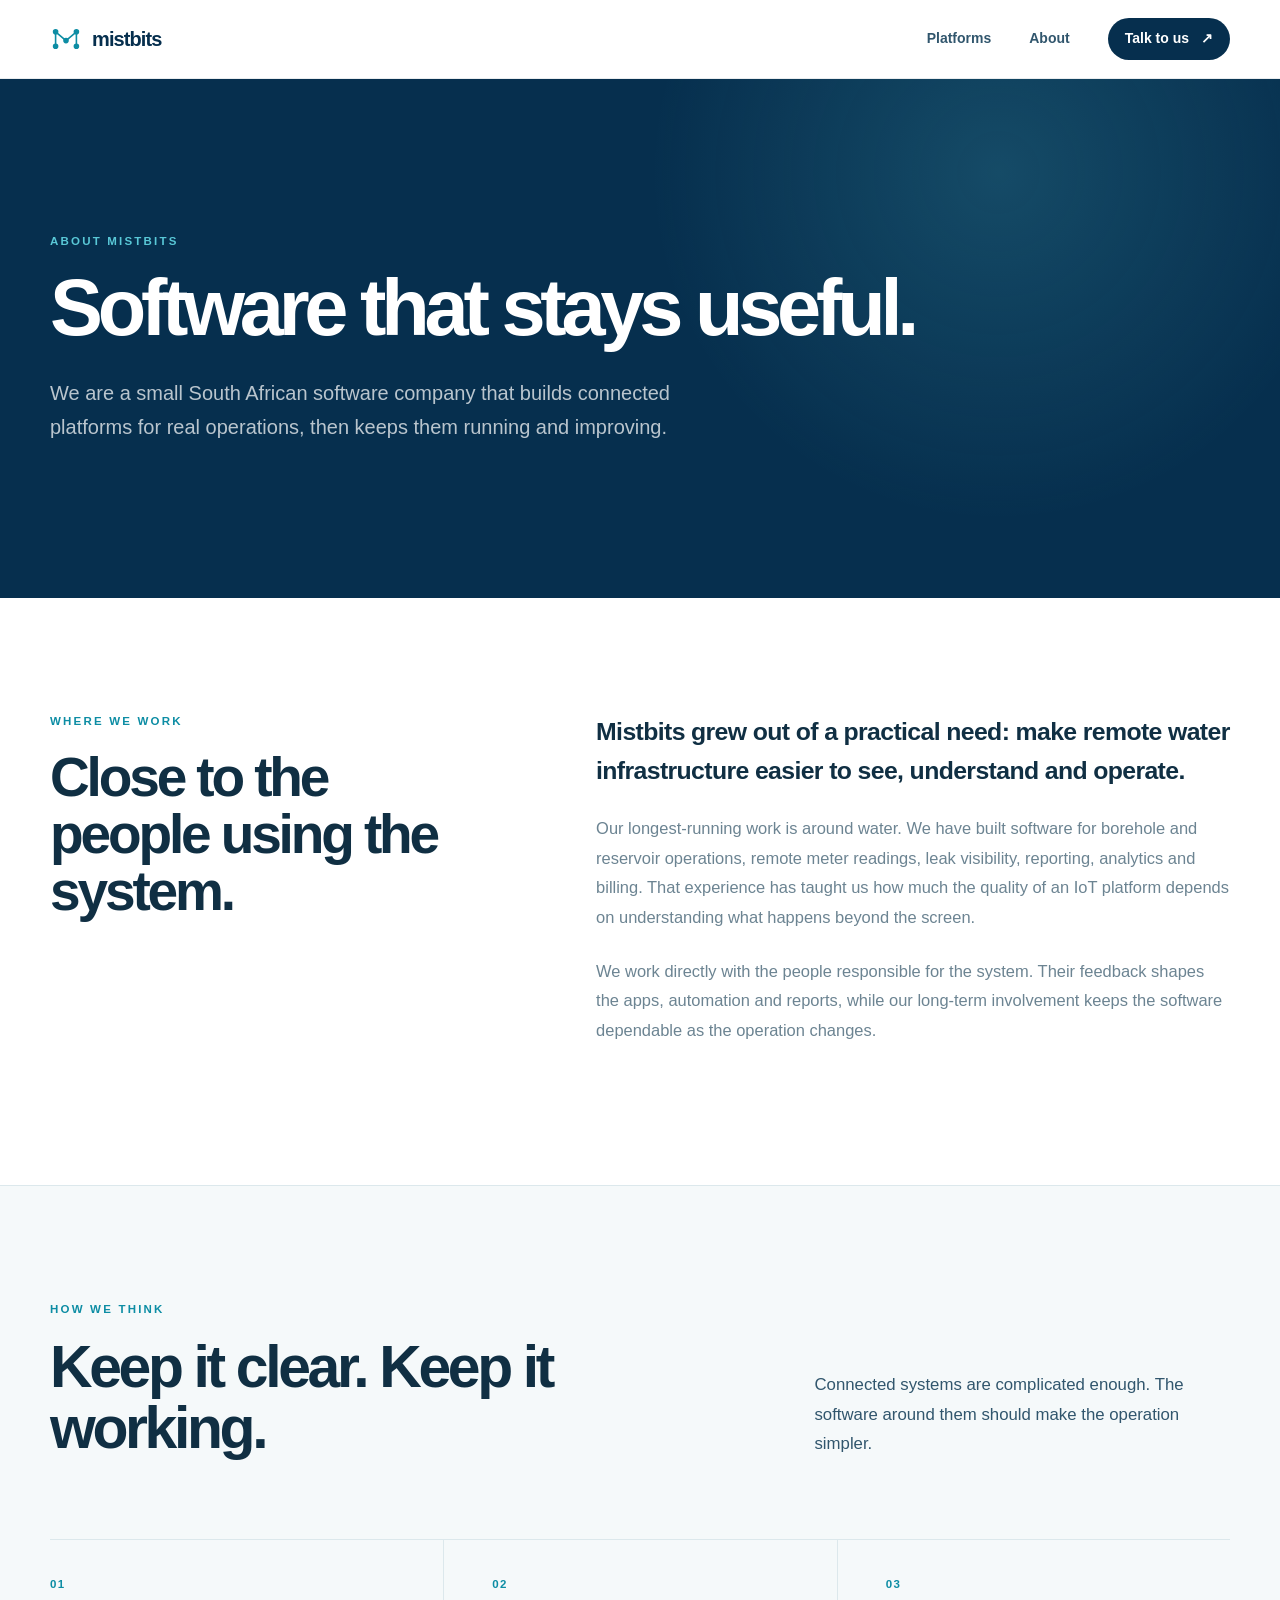
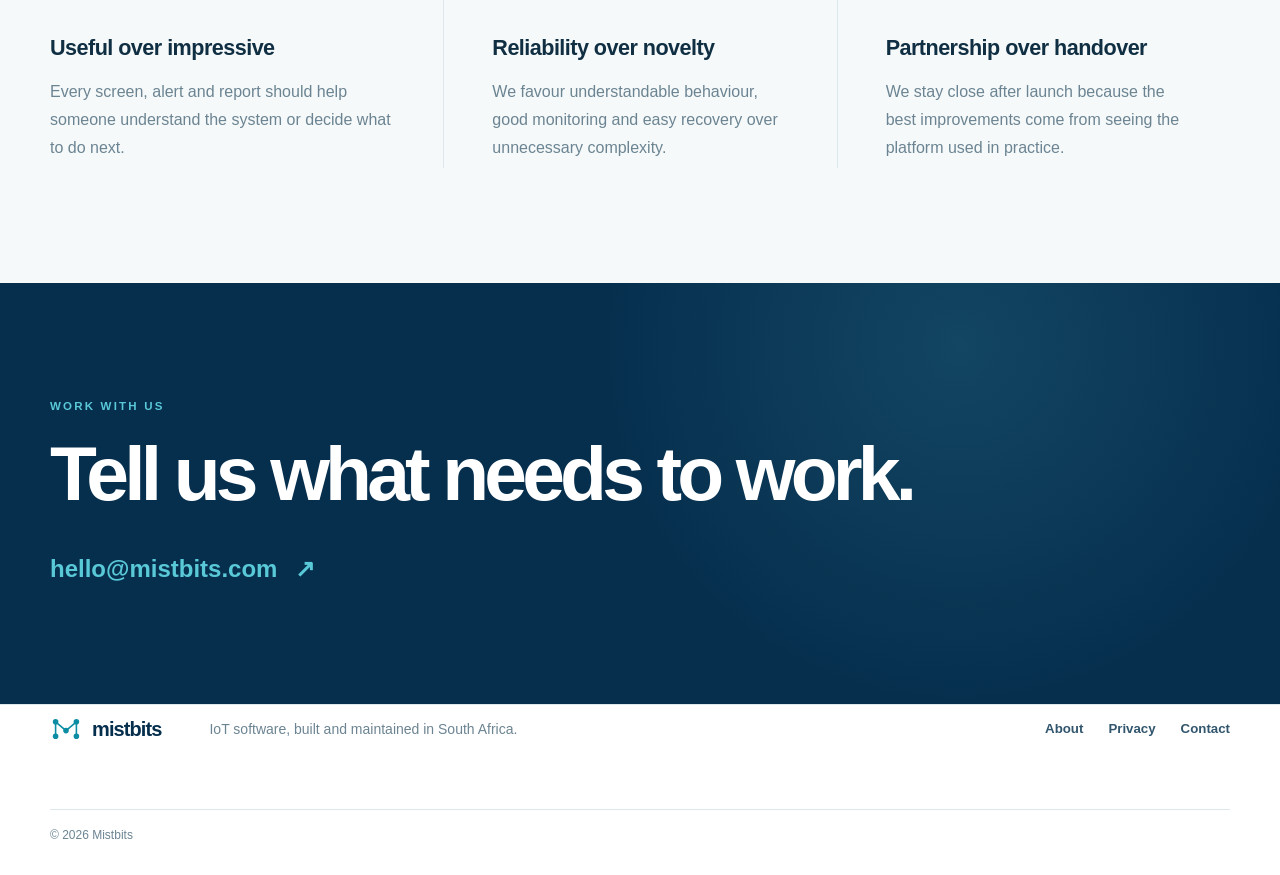
==== commit 40961f7a: "Merge branch 'refresh/simpler-site'" ====
--- a/about.html
+++ b/about.html
@@ -3,12 +3,14 @@
 <head>
   <meta charset="UTF-8">
   <meta name="viewport" content="width=device-width, initial-scale=1.0">
-  <meta name="description" content="Mistbits is a South African IoT team building connected water systems from field hardware and firmware through to cloud platforms and apps.">
-  <meta name="theme-color" content="#061a20">
-  <meta property="og:title" content="About Mistbits — Built close to the problem">
-  <meta property="og:description" content="A South African IoT team building connected water systems from field hardware through to operational software.">
+  <meta name="description" content="Mistbits is a small South African software company that builds and maintains dependable IoT platforms, with deep experience in water.">
+  <meta name="theme-color" content="#062f4e">
+  <meta property="og:title" content="About Mistbits — Software that stays useful">
+  <meta property="og:description" content="A long-term software partner for dependable IoT platforms.">
+  <meta property="og:type" content="website">
+  <meta property="og:url" content="https://www.mistbits.com/about.html">
   <meta property="og:image" content="https://www.mistbits.com/assets/hero-water-1920.jpg">
-  <title>About Mistbits — Built close to the problem</title>
+  <title>About Mistbits — Software that stays useful</title>
   <link rel="canonical" href="https://www.mistbits.com/about.html">
   <link rel="icon" href="favicon.ico" type="image/x-icon">
   <link rel="stylesheet" href="styles.css">
@@ -16,8 +18,90 @@
 <body>
   <a class="skip-link" href="#main-content">Skip to content</a>
 
-  <header class="site-header site-header--solid">
+  <header class="site-header">
     <div class="shell site-header__inner">
+      <a class="brand" href="index.html" aria-label="Mistbits home">
+        <svg class="brand__mark" viewBox="0 0 40 40" aria-hidden="true">
+          <path d="M7 29V11l13 11 13-11v18"></path>
+          <circle cx="7" cy="11" r="2.5"></circle>
+          <circle cx="20" cy="22" r="2.5"></circle>
+          <circle cx="33" cy="11" r="2.5"></circle>
+          <circle cx="7" cy="29" r="2.5"></circle>
+          <circle cx="33" cy="29" r="2.5"></circle>
+        </svg>
+        <span>mistbits</span>
+      </a>
+
+      <nav class="primary-nav" aria-label="Primary navigation">
+        <a href="index.html#platforms">Platforms</a>
+        <a href="about.html" aria-current="page">About</a>
+        <a class="nav-contact" href="mailto:hello@mistbits.com">Talk to us <span aria-hidden="true">↗</span></a>
+      </nav>
+    </div>
+  </header>
+
+  <main id="main-content">
+    <section class="about-hero">
+      <div class="shell about-hero__inner">
+        <p class="eyebrow">About Mistbits</p>
+        <h1>Software that stays useful.</h1>
+        <p>We are a small South African software company that builds connected platforms for real operations, then keeps them running and improving.</p>
+      </div>
+    </section>
+
+    <section class="section story-section">
+      <div class="shell story-grid">
+        <div>
+          <p class="eyebrow">Where we work</p>
+          <h2>Close to the people using the system.</h2>
+        </div>
+        <div class="story-copy">
+          <p class="story-lead">Mistbits grew out of a practical need: make remote water infrastructure easier to see, understand and operate.</p>
+          <p>Our longest-running work is around water. We have built software for borehole and reservoir operations, remote meter readings, leak visibility, reporting, analytics and billing. That experience has taught us how much the quality of an IoT platform depends on understanding what happens beyond the screen.</p>
+          <p>We work directly with the people responsible for the system. Their feedback shapes the apps, automation and reports, while our long-term involvement keeps the software dependable as the operation changes.</p>
+        </div>
+      </div>
+    </section>
+
+    <section class="section principles-section">
+      <div class="shell split-heading">
+        <div>
+          <p class="eyebrow">How we think</p>
+          <h2>Keep it clear. Keep it working.</h2>
+        </div>
+        <p class="section-intro">Connected systems are complicated enough. The software around them should make the operation simpler.</p>
+      </div>
+
+      <div class="shell principle-list">
+        <article>
+          <span>01</span>
+          <h3>Useful over impressive</h3>
+          <p>Every screen, alert and report should help someone understand the system or decide what to do next.</p>
+        </article>
+        <article>
+          <span>02</span>
+          <h3>Reliability over novelty</h3>
+          <p>We favour understandable behaviour, good monitoring and easy recovery over unnecessary complexity.</p>
+        </article>
+        <article>
+          <span>03</span>
+          <h3>Partnership over handover</h3>
+          <p>We stay close after launch because the best improvements come from seeing the platform used in practice.</p>
+        </article>
+      </div>
+    </section>
+
+    <section class="contact-section">
+      <div class="shell contact-section__inner">
+        <p class="eyebrow">Work with us</p>
+        <h2>Tell us what needs to work.</h2>
+        <a class="contact-email" href="mailto:hello@mistbits.com">hello@mistbits.com <span aria-hidden="true">↗</span></a>
+      </div>
+    </section>
+  </main>
+
+  <footer class="site-footer">
+    <div class="shell site-footer__inner">
       <a class="brand" href="index.html" aria-label="Mistbits home">
         <svg class="brand__mark" viewBox="0 0 40 40" aria-hidden="true">
           <path d="M7 29V11l13 11 13-11v18"></path>
@@ -25,132 +109,13 @@
         </svg>
         <span>mistbits</span>
       </a>
-
-      <nav class="primary-nav" aria-label="Primary navigation">
-        <a href="index.html#capabilities">Capabilities</a>
-        <a href="index.html#work">Our work</a>
-        <a href="about.html" aria-current="page">About</a>
-        <a class="nav-contact" href="mailto:hello@mistbits.com">Talk to us <span aria-hidden="true">↗</span></a>
-      </nav>
-    </div>
-  </header>
-
-  <main id="main-content">
-    <section class="page-hero">
-      <div class="shell page-hero__inner reveal">
-        <p class="eyebrow"><span></span> About Mistbits / South Africa</p>
-        <h1>Built close to<br><em>the problem.</em></h1>
-        <p class="page-hero__lede">We are a small IoT team that likes hard, useful problems—especially the ones involving water, remote infrastructure, and technology that has to keep working outside the lab.</p>
-      </div>
-    </section>
-
-    <section class="section story-section">
-      <div class="shell story-grid">
-        <aside class="story-aside">
-          <p class="kicker">Where we come from</p>
-          <span class="story-aside__rule"></span>
-          <p>Hardware / firmware<br>cloud / applications</p>
-        </aside>
-
-        <div class="story-copy">
-          <p class="story-lead">Mistbits grew out of a practical need: make remote water infrastructure easier to see, understand, and operate.</p>
-          <p>One of our longest-running collaborations is Smarta, a borehole and reservoir monitoring platform built alongside a South African water company. From the early field units onward, Mistbits has worked across the custom hardware, firmware, backend, dashboards, reports, and mobile app. The two businesses have grown alongside each other.</p>
-          <p>That work shaped how we build. We prefer direct contact with operators, short feedback loops, and systems we can understand from sensor input to screen. Most of what we make is custom-built and handled in-house, so the device and software can evolve as one system.</p>
-          <p>Water remains at the centre of our work today. Alongside pump and reservoir operations, we are building tools for automatic estate water-meter readings, leak visibility, consumption analytics, and billing workflows.</p>
-        </div>
-      </div>
-    </section>
-
-    <section class="section principles-section">
-      <div class="shell">
-        <div class="section-heading section-heading--split">
-          <div>
-            <p class="kicker">What guides us</p>
-            <h2>Useful beats<br>impressive.</h2>
-          </div>
-          <p>Remote systems reward clear thinking. Our principles are simple because the environments we work in are complicated enough.</p>
-        </div>
-
-        <div class="principles-grid">
-          <article class="principle">
-            <span>01</span>
-            <div>
-              <h3>Reliability over novelty</h3>
-              <p>We care more about uptime, understandable behaviour, and easy recovery than whatever happens to be fashionable.</p>
-            </div>
-          </article>
-          <article class="principle">
-            <span>02</span>
-            <div>
-              <h3>The whole path matters</h3>
-              <p>A good dashboard cannot rescue bad field data. We design the sensor, connection, backend, and interface as one path.</p>
-            </div>
-          </article>
-          <article class="principle">
-            <span>03</span>
-            <div>
-              <h3>Stay close to operators</h3>
-              <p>The people using the system know where it helps and where it gets in the way. We build with that feedback nearby.</p>
-            </div>
-          </article>
-          <article class="principle">
-            <span>04</span>
-            <div>
-              <h3>Make the data actionable</h3>
-              <p>Telemetry should answer a question, raise the right alarm, trigger useful action, or make the next decision clearer.</p>
-            </div>
-          </article>
-        </div>
-      </div>
-    </section>
-
-    <section class="section about-network" id="whisper-network">
-      <div class="shell about-network__grid">
-        <div>
-          <p class="eyebrow eyebrow--mint"><span></span> Looking ahead</p>
-          <h2>A quieter kind<br>of <em>network.</em></h2>
-        </div>
-        <div>
-          <p>The Mistbits Whisper Network is a Meshtastic®-based foundation we are exploring for low-power IoT deployments in remote and rural places. It is infrastructure rather than a packaged product: a place for edge-connected devices, peer-to-peer tools, and open protocols to meet real field needs.</p>
-          <ul class="network-notes">
-            <li>Low-power field links <span>01</span></li>
-            <li>Edge-connected devices <span>02</span></li>
-            <li>Open, resilient protocols <span>03</span></li>
-          </ul>
-        </div>
-      </div>
-    </section>
-
-    <section class="contact-section">
-      <div class="shell contact-section__inner">
-        <p class="kicker">Work with us</p>
-        <h2>Bring us the<br>field problem.</h2>
-        <a class="contact-email" href="mailto:hello@mistbits.com">hello@mistbits.com <span aria-hidden="true">↗</span></a>
-      </div>
-    </section>
-  </main>
-
-  <footer class="site-footer">
-    <div class="shell site-footer__top">
-      <a class="brand brand--dark" href="index.html" aria-label="Mistbits home">
-        <svg class="brand__mark" viewBox="0 0 40 40" aria-hidden="true">
-          <path d="M7 29V11l13 11 13-11v18"></path>
-          <circle cx="7" cy="11" r="2.5"></circle><circle cx="20" cy="22" r="2.5"></circle><circle cx="33" cy="11" r="2.5"></circle><circle cx="7" cy="29" r="2.5"></circle><circle cx="33" cy="29" r="2.5"></circle>
-        </svg>
-        <span>mistbits</span>
-      </a>
-      <p>South African water IoT.<br>Built for the field.</p>
+      <p>IoT software, built and maintained in South Africa.</p>
       <nav aria-label="Footer navigation">
-        <a href="index.html#capabilities">Capabilities</a>
-        <a href="index.html#work">Our work</a>
         <a href="about.html">About</a>
         <a href="privacy-policy.html">Privacy</a>
+        <a href="mailto:hello@mistbits.com">Contact</a>
       </nav>
-    </div>
-    <div class="shell site-footer__bottom">
-      <span>© 2026 Mistbits. All rights reserved.</span>
-      <span>Designed and built in South Africa <span aria-hidden="true">●</span></span>
-      <span>Meshtastic® is a registered trademark of Meshtastic LLC.</span>
+      <span class="site-footer__copyright">© 2026 Mistbits</span>
     </div>
   </footer>
 </body>
--- a/styles.css
+++ b/styles.css
@@ -1,16 +1,16 @@
 :root {
-  --ink: #061a20;
-  --ink-soft: #12353d;
-  --paper: #f2f0e8;
-  --paper-bright: #faf9f4;
-  --blue: #2bb8cf;
-  --blue-deep: #0d6374;
-  --mint: #b9f27c;
-  --line: rgba(6, 26, 32, 0.16);
-  --muted: #5c6b6d;
+  --navy: #062f4e;
+  --navy-deep: #04263f;
+  --ink: #102f43;
+  --ink-soft: #31566d;
+  --teal: #0d8da4;
+  --teal-light: #59c8d7;
+  --surface: #f5f9fa;
+  --surface-blue: #eaf5f7;
   --white: #ffffff;
+  --muted: #6c8492;
+  --line: #dce8ec;
   --shell: min(1180px, calc(100vw - 48px));
-  --shadow: 0 28px 80px rgba(6, 26, 32, 0.16);
 }
 
 * {
@@ -23,17 +23,17 @@
 
 body {
   margin: 0;
-  background: var(--paper);
+  background: var(--white);
   color: var(--ink);
-  font-family: "Avenir Next", Avenir, "Segoe UI", Helvetica, Arial, sans-serif;
+  font-family: Inter, ui-sans-serif, -apple-system, BlinkMacSystemFont, "Segoe UI", sans-serif;
   font-size: 16px;
-  line-height: 1.6;
+  line-height: 1.65;
   -webkit-font-smoothing: antialiased;
 }
 
-body::selection {
-  background: var(--mint);
-  color: var(--ink);
+::selection {
+  background: var(--teal-light);
+  color: var(--navy-deep);
 }
 
 a {
@@ -53,13 +53,16 @@
 
 .skip-link {
   position: fixed;
-  z-index: 1000;
+  z-index: 100;
   top: 12px;
   left: 12px;
-  padding: 10px 16px;
-  background: var(--mint);
-  color: var(--ink);
+  padding: 9px 16px;
+  border-radius: 999px;
+  background: var(--navy);
+  color: var(--white);
+  font-size: 0.875rem;
   font-weight: 700;
+  text-decoration: none;
   transform: translateY(-160%);
   transition: transform 160ms ease;
 }
@@ -69,48 +72,38 @@
 }
 
 .site-header {
-  z-index: 20;
-  width: 100%;
-}
-
-.site-header--overlay {
-  position: absolute;
+  position: sticky;
+  z-index: 40;
   top: 0;
-  left: 0;
-  color: var(--white);
-}
-
-.site-header--solid {
-  position: relative;
-  background: var(--ink);
-  color: var(--white);
+  border-bottom: 1px solid rgba(16, 47, 67, 0.09);
+  background: rgba(255, 255, 255, 0.96);
+  backdrop-filter: blur(16px);
 }
 
 .site-header__inner {
   display: flex;
-  min-height: 96px;
+  min-height: 78px;
   align-items: center;
   justify-content: space-between;
-  border-bottom: 1px solid rgba(255, 255, 255, 0.24);
 }
 
 .brand {
   display: inline-flex;
   align-items: center;
-  gap: 11px;
-  color: var(--white);
-  font-size: 1.28rem;
-  font-weight: 700;
-  letter-spacing: -0.04em;
+  gap: 10px;
+  color: var(--navy);
+  font-size: 1.25rem;
+  font-weight: 760;
+  letter-spacing: -0.045em;
   text-decoration: none;
 }
 
 .brand__mark {
-  width: 34px;
-  height: 34px;
+  width: 32px;
+  height: 32px;
   overflow: visible;
-  fill: var(--mint);
-  stroke: var(--mint);
+  fill: var(--teal);
+  stroke: var(--teal);
   stroke-linecap: round;
   stroke-linejoin: round;
   stroke-width: 2;
@@ -120,152 +113,100 @@
   fill: none;
 }
 
-.brand--dark {
-  color: var(--ink);
-}
-
-.brand--dark .brand__mark {
-  fill: var(--ink);
-  stroke: var(--ink);
-}
-
 .primary-nav {
   display: flex;
   align-items: center;
-  gap: clamp(22px, 3vw, 44px);
-  font-size: 0.77rem;
+  gap: clamp(22px, 3vw, 38px);
+  color: var(--ink-soft);
+  font-size: 0.875rem;
   font-weight: 650;
-  letter-spacing: 0.08em;
-  text-transform: uppercase;
 }
 
 .primary-nav a {
   text-decoration: none;
-  transition: color 160ms ease, border-color 160ms ease, background 160ms ease;
+  transition: color 160ms ease, background 160ms ease, transform 160ms ease;
 }
 
 .primary-nav > a:not(.nav-contact):hover,
 .primary-nav > a:not(.nav-contact):focus-visible {
-  color: var(--mint);
+  color: var(--teal);
 }
 
 .nav-contact {
-  padding: 10px 16px;
-  border: 1px solid rgba(255, 255, 255, 0.4);
+  display: inline-flex;
+  min-height: 42px;
+  align-items: center;
+  gap: 12px;
+  padding: 9px 17px;
+  border-radius: 999px;
+  background: var(--navy);
+  color: var(--white);
 }
 
 .nav-contact:hover,
 .nav-contact:focus-visible {
-  border-color: var(--mint);
-  background: var(--mint);
-  color: var(--ink);
+  background: var(--teal);
+  transform: translateY(-1px);
 }
 
 .hero {
-  position: relative;
-  min-height: 850px;
   overflow: hidden;
-  background: var(--ink);
-  color: var(--white);
-}
-
-.hero__backdrop {
-  position: absolute;
-  inset: 0;
-  background-color: var(--ink);
-  background-image:
-    linear-gradient(90deg, rgba(3, 19, 24, 0.96) 0%, rgba(3, 24, 31, 0.82) 47%, rgba(5, 31, 38, 0.13) 100%),
-    linear-gradient(0deg, rgba(5, 26, 32, 0.92) 0%, transparent 42%),
-    url("assets/hero-water-1920.jpg");
-  background-position: center, center, center;
-  background-repeat: no-repeat;
-  background-size: cover;
-  transform: scale(1.015);
-}
-
-.hero__backdrop::after {
-  position: absolute;
-  inset: 0;
-  background-image:
-    linear-gradient(rgba(255, 255, 255, 0.045) 1px, transparent 1px),
-    linear-gradient(90deg, rgba(255, 255, 255, 0.045) 1px, transparent 1px);
-  background-size: 84px 84px;
-  content: "";
-  mask-image: linear-gradient(to right, rgba(0, 0, 0, 0.9), transparent 75%);
+  background:
+    radial-gradient(circle at 88% 8%, rgba(89, 200, 215, 0.2), transparent 31%),
+    var(--surface);
 }
 
 .hero__grid {
-  position: relative;
-  z-index: 1;
   display: grid;
-  min-height: 750px;
-  padding-top: 158px;
-  grid-template-columns: minmax(0, 1.25fr) minmax(320px, 0.75fr);
+  min-height: 680px;
+  padding-block: clamp(64px, 7vw, 96px);
+  grid-template-columns: minmax(0, 0.88fr) minmax(440px, 1.12fr);
   align-items: center;
-  gap: clamp(48px, 7vw, 110px);
+  gap: clamp(52px, 7vw, 96px);
 }
 
 .hero__copy {
-  padding-bottom: 20px;
-}
-
-.eyebrow,
-.kicker {
-  margin: 0 0 24px;
+  max-width: 610px;
+}
+
+.eyebrow {
+  margin: 0 0 20px;
+  color: var(--teal);
   font-size: 0.72rem;
-  font-weight: 700;
-  letter-spacing: 0.18em;
+  font-weight: 780;
+  letter-spacing: 0.19em;
+  line-height: 1.4;
   text-transform: uppercase;
 }
 
-.eyebrow {
-  display: flex;
-  align-items: center;
-  gap: 11px;
-  color: rgba(255, 255, 255, 0.74);
-}
-
-.eyebrow > span {
-  width: 24px;
-  height: 2px;
-  background: var(--mint);
-}
-
-.eyebrow--mint {
-  color: var(--mint);
+.eyebrow span {
+  padding-inline: 5px;
+  color: #9bb0ba;
 }
 
 .hero h1,
-.network-copy h2,
-.page-hero h1 {
+.about-hero h1 {
   margin: 0;
-  font-size: clamp(4rem, 7.6vw, 7.3rem);
-  font-weight: 580;
-  letter-spacing: -0.075em;
-  line-height: 0.88;
-}
-
-.hero h1 em,
-.network-copy h2 em,
-.page-hero h1 em {
-  color: var(--mint);
-  font-family: Georgia, "Times New Roman", serif;
-  font-weight: 400;
+  font-size: clamp(3.8rem, 6.2vw, 5.65rem);
+  font-weight: 650;
+  letter-spacing: -0.066em;
+  line-height: 0.98;
 }
 
 .hero__lede {
-  max-width: 660px;
-  margin: 34px 0 0;
-  color: rgba(255, 255, 255, 0.79);
-  font-size: clamp(1.05rem, 1.5vw, 1.24rem);
-  line-height: 1.65;
+  max-width: 590px;
+  margin: 28px 0 0;
+  color: var(--ink-soft);
+  font-size: clamp(1.04rem, 1.4vw, 1.2rem);
+  line-height: 1.7;
 }
 
 .button-row {
   display: flex;
   flex-wrap: wrap;
-  gap: 12px;
-  margin-top: 38px;
+  align-items: center;
+  gap: 25px;
+  margin-top: 36px;
 }
 
 .button {
@@ -273,1162 +214,595 @@
   min-height: 50px;
   align-items: center;
   justify-content: center;
-  gap: 20px;
-  padding: 12px 19px;
-  border: 1px solid transparent;
-  font-size: 0.76rem;
-  font-weight: 750;
-  letter-spacing: 0.07em;
+  gap: 18px;
+  padding: 12px 22px;
+  border-radius: 999px;
+  font-size: 0.875rem;
+  font-weight: 720;
   text-decoration: none;
-  text-transform: uppercase;
-  transition: transform 160ms ease, background 160ms ease, border-color 160ms ease;
-}
-
-.button:hover,
-.button:focus-visible {
-  transform: translateY(-2px);
+  transition: background 160ms ease, box-shadow 160ms ease, transform 160ms ease;
 }
 
 .button--primary {
-  background: var(--mint);
-  color: var(--ink);
+  background: var(--teal);
+  box-shadow: 0 12px 30px rgba(13, 141, 164, 0.2);
+  color: var(--white);
 }
 
 .button--primary:hover,
 .button--primary:focus-visible {
-  background: #d0ff9d;
-}
-
-.button--ghost {
-  border-color: rgba(255, 255, 255, 0.38);
-  color: var(--white);
-}
-
-.button--ghost:hover,
-.button--ghost:focus-visible {
-  border-color: var(--white);
-  background: rgba(255, 255, 255, 0.08);
-}
-
-.button--outline-mint {
-  border-color: rgba(185, 242, 124, 0.65);
-  color: var(--mint);
-}
-
-.button--outline-mint:hover,
-.button--outline-mint:focus-visible {
-  background: var(--mint);
-  color: var(--ink);
-}
-
-.field-console {
-  align-self: end;
-  margin-bottom: 60px;
-  padding: 25px;
-  border: 1px solid rgba(255, 255, 255, 0.22);
-  background: rgba(4, 30, 37, 0.68);
-  box-shadow: 0 30px 90px rgba(0, 0, 0, 0.3);
-  backdrop-filter: blur(12px);
-}
-
-.field-console__topline,
-.field-console__footer {
-  display: flex;
-  align-items: center;
-  justify-content: space-between;
-  color: rgba(255, 255, 255, 0.55);
-  font-family: "SFMono-Regular", Consolas, monospace;
-  font-size: 0.59rem;
-  letter-spacing: 0.08em;
-  text-transform: uppercase;
-}
-
-.status-dot {
-  display: inline-block;
-  width: 7px;
-  height: 7px;
-  margin-right: 6px;
-  border-radius: 50%;
-  background: var(--mint);
-  box-shadow: 0 0 0 5px rgba(185, 242, 124, 0.12);
-}
-
-.field-console__signal {
-  display: flex;
-  height: 88px;
-  align-items: end;
-  gap: 9px;
-  margin: 28px 0;
-  padding: 0 8px 10px;
-  border-bottom: 1px solid rgba(255, 255, 255, 0.16);
-}
-
-.field-console__signal span {
-  width: calc((100% - 45px) / 6);
-  background: linear-gradient(to top, var(--blue), var(--mint));
-  opacity: 0.72;
-}
-
-.field-console__signal span:nth-child(1) { height: 22%; }
-.field-console__signal span:nth-child(2) { height: 39%; }
-.field-console__signal span:nth-child(3) { height: 35%; }
-.field-console__signal span:nth-child(4) { height: 64%; }
-.field-console__signal span:nth-child(5) { height: 56%; }
-.field-console__signal span:nth-child(6) { height: 90%; }
-
-.field-console__nodes > div {
-  display: flex;
-  align-items: center;
-  gap: 14px;
-  padding: 12px 0;
-  border-bottom: 1px solid rgba(255, 255, 255, 0.12);
-}
-
-.node-icon {
-  display: grid;
-  width: 35px;
-  height: 35px;
-  flex: 0 0 auto;
-  place-items: center;
-  border: 1px solid rgba(185, 242, 124, 0.4);
-  border-radius: 50%;
-  color: var(--mint);
-  font-family: "SFMono-Regular", Consolas, monospace;
-  font-size: 0.6rem;
-}
-
-.field-console__nodes p {
-  display: flex;
-  width: 100%;
-  align-items: baseline;
-  justify-content: space-between;
-  gap: 16px;
-  margin: 0;
-}
-
-.field-console__nodes strong {
-  font-size: 0.8rem;
-  font-weight: 650;
-}
-
-.field-console__nodes small {
-  color: rgba(255, 255, 255, 0.54);
-  font-size: 0.65rem;
-}
-
-.field-console__footer {
-  margin-top: 24px;
-}
-
-.console-line {
-  height: 1px;
-  flex: 1;
-  margin: 0 12px;
-  background: rgba(255, 255, 255, 0.2);
-}
-
-.discipline-bar {
-  position: relative;
-  z-index: 2;
-  display: grid;
-  height: 100px;
-  border-top: 1px solid rgba(255, 255, 255, 0.22);
-  color: rgba(255, 255, 255, 0.46);
-  grid-template-columns: repeat(4, 1fr);
-}
-
-.discipline-bar span {
-  display: flex;
-  align-items: center;
-  gap: 17px;
-  padding-left: 24px;
-  border-left: 1px solid rgba(255, 255, 255, 0.14);
-  font-family: "SFMono-Regular", Consolas, monospace;
-  font-size: 0.62rem;
-}
-
-.discipline-bar span:last-child {
-  border-right: 1px solid rgba(255, 255, 255, 0.14);
-}
-
-.discipline-bar strong {
-  color: var(--white);
-  font-family: "Avenir Next", Avenir, "Segoe UI", sans-serif;
-  font-size: 0.76rem;
-  letter-spacing: 0.09em;
-  text-transform: uppercase;
-}
-
-.section {
-  position: relative;
-  padding: 128px 0;
-}
-
-.section--light {
-  background: var(--paper);
-}
-
-.section-heading--split {
-  display: grid;
-  align-items: end;
-  grid-template-columns: minmax(0, 1.15fr) minmax(320px, 0.65fr);
-  gap: clamp(50px, 10vw, 160px);
-}
-
-.section-heading h2,
-.contact-section h2,
-.story-section h2 {
-  margin: 0;
-  font-size: clamp(3rem, 5.2vw, 5.3rem);
-  font-weight: 580;
-  letter-spacing: -0.068em;
-  line-height: 0.97;
-}
-
-.kicker {
-  margin-bottom: 18px;
-  color: var(--blue-deep);
-}
-
-.section-heading > p {
-  max-width: 480px;
-  margin: 0 0 7px;
-  color: var(--muted);
-  font-size: 1.05rem;
-}
-
-.capability-grid {
-  display: grid;
-  margin-top: 74px;
-  border-top: 1px solid var(--line);
-  border-left: 1px solid var(--line);
-  grid-template-columns: repeat(3, 1fr);
-}
-
-.capability-card {
-  position: relative;
-  min-height: 480px;
-  padding: 34px;
-  border-right: 1px solid var(--line);
-  border-bottom: 1px solid var(--line);
-  background: rgba(255, 255, 255, 0.2);
-  transition: background 180ms ease, transform 180ms ease, box-shadow 180ms ease;
-}
-
-.capability-card:hover {
-  z-index: 2;
-  background: var(--paper-bright);
-  box-shadow: var(--shadow);
-  transform: translateY(-7px);
-}
-
-.capability-card--featured {
-  background: var(--paper-bright);
-}
-
-.capability-card__number {
-  color: var(--blue-deep);
-  font-family: "SFMono-Regular", Consolas, monospace;
-  font-size: 0.66rem;
-}
-
-.capability-card__icon {
-  display: grid;
-  width: 82px;
-  height: 82px;
-  margin: 52px 0 39px;
-  place-items: center;
-  border: 1px solid var(--line);
-  border-radius: 50%;
-  color: var(--blue-deep);
-}
-
-.capability-card__icon svg {
-  width: 42px;
-  fill: none;
-  stroke: currentColor;
-  stroke-linecap: round;
-  stroke-linejoin: round;
-  stroke-width: 1.4;
-}
-
-.capability-card h3 {
-  margin: 0 0 14px;
-  font-size: 1.45rem;
-  letter-spacing: -0.035em;
-}
-
-.capability-card p {
-  margin: 0;
-  color: var(--muted);
-  font-size: 0.92rem;
-}
-
-.tag-list {
-  display: flex;
-  flex-wrap: wrap;
-  gap: 7px;
-  margin: 28px 0 0;
-  padding: 0;
-  list-style: none;
-}
-
-.tag-list li {
-  padding: 6px 9px;
-  border: 1px solid var(--line);
-  color: var(--ink-soft);
-  font-size: 0.63rem;
-  font-weight: 650;
-  letter-spacing: 0.05em;
-  text-transform: uppercase;
-}
-
-.section--work {
-  overflow: hidden;
-  background: var(--paper-bright);
-}
-
-.product-stack {
-  display: grid;
-  gap: 1px;
-  margin-top: 75px;
-  background: var(--line);
-}
-
-.product-case {
-  display: grid;
-  min-height: 570px;
-  background: var(--paper-bright);
-  grid-template-columns: minmax(0, 1.12fr) minmax(390px, 0.88fr);
-}
-
-.product-case--reverse {
-  grid-template-columns: minmax(390px, 0.88fr) minmax(0, 1.12fr);
-}
-
-.product-case--reverse .product-case__visual {
-  grid-column: 2;
-  grid-row: 1;
-}
-
-.product-case--reverse .product-case__copy {
-  grid-column: 1;
-  grid-row: 1;
-}
-
-.product-case__visual {
-  position: relative;
-  display: block;
-  min-height: 570px;
-  overflow: hidden;
-}
-
-.product-case__visual::after {
-  position: absolute;
-  inset: 25px;
-  z-index: 1;
-  border: 1px solid rgba(255, 255, 255, 0.38);
-  content: "";
-  pointer-events: none;
-}
-
-.product-case__visual--field {
-  background:
-    linear-gradient(180deg, transparent 40%, rgba(4, 27, 33, 0.55)),
-    url("assets/hero-water-1280.jpg") 68% center / cover no-repeat;
-}
-
-.product-case__visual--estate img {
-  display: block;
-  width: 100%;
-  height: 100%;
-  object-fit: cover;
-  object-position: center;
-}
-
-.product-case__visual--estate picture {
-  position: absolute;
-  inset: 0;
-  display: block;
-}
-
-.product-case__copy {
-  display: flex;
-  min-height: 570px;
-  flex-direction: column;
-  align-items: flex-start;
-  justify-content: center;
-  padding: clamp(45px, 6vw, 82px);
-}
-
-.product-case__number {
-  margin-bottom: 32px;
-  color: var(--blue-deep);
-  font-family: "SFMono-Regular", Consolas, monospace;
-  font-size: 0.62rem;
-  letter-spacing: 0.08em;
-}
-
-.product-case__copy h3 {
-  margin: 0 0 26px;
-  font-size: clamp(2.55rem, 4vw, 4.2rem);
-  font-weight: 580;
-  letter-spacing: -0.065em;
-  line-height: 0.98;
-}
-
-.product-case__copy > p {
-  margin: 0;
-  color: var(--muted);
-  font-size: 0.93rem;
-}
-
-.product-features {
-  width: 100%;
-  margin: 28px 0 5px;
-  padding: 0;
-  border-top: 1px solid var(--line);
-  list-style: none;
-}
-
-.product-features li {
-  position: relative;
-  padding: 10px 0 10px 22px;
-  border-bottom: 1px solid var(--line);
-  color: var(--ink-soft);
-  font-size: 0.77rem;
-  font-weight: 600;
-}
-
-.product-features li::before {
-  position: absolute;
-  top: 18px;
-  left: 2px;
-  width: 7px;
-  height: 7px;
-  border-radius: 50%;
-  background: var(--blue);
-  content: "";
-}
-
-.coordinate {
-  font-family: "SFMono-Regular", Consolas, monospace;
-  font-size: 0.6rem;
-  letter-spacing: 0.08em;
-  text-transform: uppercase;
-}
-
-.coordinate {
-  position: absolute;
-  z-index: 1;
-  padding: 5px 8px;
-  background: var(--mint);
-  color: var(--ink);
-}
-
-.coordinate--top {
-  top: 0;
-  right: 0;
-}
-
-.coordinate--bottom {
-  bottom: 0;
-  left: 0;
+  background: #087b91;
+  box-shadow: 0 16px 34px rgba(13, 141, 164, 0.28);
+  transform: translateY(-2px);
 }
 
 .text-link {
   display: inline-flex;
   align-items: center;
-  gap: 20px;
-  margin-top: 18px;
-  padding-bottom: 5px;
-  border-bottom: 1px solid var(--ink);
-  font-size: 0.75rem;
-  font-weight: 750;
-  letter-spacing: 0.08em;
-  text-decoration: none;
-  text-transform: uppercase;
+  gap: 10px;
+  color: var(--navy);
+  font-size: 0.9rem;
+  font-weight: 720;
+  text-underline-offset: 5px;
+  text-decoration-thickness: 1px;
+  transition: color 160ms ease;
 }
 
 .text-link:hover,
 .text-link:focus-visible {
-  color: var(--blue-deep);
-}
-
-.network-section {
-  min-height: 780px;
+  color: var(--teal);
+}
+
+.hero__visual {
+  position: relative;
+  height: clamp(470px, 44vw, 590px);
   overflow: hidden;
-  background: var(--ink);
-  color: var(--white);
-}
-
-.network-grid {
+  border: 1px solid rgba(16, 47, 67, 0.08);
+  border-radius: 30px;
+  background: var(--navy);
+  box-shadow: 0 28px 70px rgba(6, 47, 78, 0.18);
+}
+
+.hero__visual::after {
   position: absolute;
   inset: 0;
-  background-image:
-    linear-gradient(rgba(255, 255, 255, 0.045) 1px, transparent 1px),
-    linear-gradient(90deg, rgba(255, 255, 255, 0.045) 1px, transparent 1px);
-  background-size: 70px 70px;
-  mask-image: radial-gradient(circle at 70% 50%, black, transparent 64%);
-}
-
-.network-section::before {
-  position: absolute;
-  width: 550px;
-  height: 550px;
-  top: 50%;
-  right: 9%;
-  border: 1px solid rgba(43, 184, 207, 0.17);
-  border-radius: 50%;
+  background: linear-gradient(180deg, transparent 60%, rgba(4, 38, 63, 0.22));
   content: "";
-  transform: translateY(-50%);
-}
-
-.network-section__inner {
-  position: relative;
-  z-index: 1;
+  pointer-events: none;
+}
+
+.hero__visual picture,
+.hero__visual img {
+  width: 100%;
+  height: 100%;
+}
+
+.hero__visual img {
+  object-fit: cover;
+  object-position: 68% center;
+}
+
+.section {
+  padding-block: clamp(88px, 9vw, 124px);
+}
+
+.split-heading {
   display: grid;
-  min-height: 525px;
-  align-items: center;
-  grid-template-columns: minmax(400px, 0.85fr) minmax(450px, 1.15fr);
-  gap: 75px;
-}
-
-.network-copy h2 {
-  font-size: clamp(3.6rem, 6.3vw, 6.2rem);
-}
-
-.network-copy p:not(.eyebrow) {
-  max-width: 590px;
-  margin: 35px 0 35px;
-  color: rgba(255, 255, 255, 0.66);
-  font-size: 1.02rem;
-}
-
-.network-diagram {
-  position: relative;
-  min-height: 520px;
-}
-
-.network-diagram svg {
-  position: absolute;
-  inset: 40px 0 0;
-  overflow: visible;
-  fill: none;
-  stroke: rgba(43, 184, 207, 0.24);
-  stroke-dasharray: 7 8;
-  stroke-width: 1.5;
-}
-
-.network-diagram .mesh-line--active {
-  stroke: var(--mint);
-  stroke-dasharray: 2 12;
-  stroke-linecap: round;
-  stroke-width: 2;
-}
-
-.mesh-node {
-  position: absolute;
-  z-index: 2;
-  display: flex;
-  align-items: center;
-  gap: 8px;
-  color: rgba(255, 255, 255, 0.55);
-  font-family: "SFMono-Regular", Consolas, monospace;
-  font-size: 0.57rem;
-  letter-spacing: 0.06em;
-}
-
-.mesh-node i {
-  width: 15px;
-  height: 15px;
-  border: 3px solid var(--ink);
-  border-radius: 50%;
-  background: var(--mint);
-  box-shadow: 0 0 0 1px var(--mint), 0 0 0 9px rgba(185, 242, 124, 0.08);
-}
-
-.mesh-node--a { top: 355px; left: 12%; }
-.mesh-node--b { top: 170px; left: 39%; }
-.mesh-node--c { top: 125px; right: 8%; }
-.mesh-node--d { right: 14%; bottom: 45px; }
-
-.approach-section {
-  background: var(--paper);
-}
-
-.section-heading--compact {
-  align-items: center;
-}
-
-.approach-list {
+  grid-template-columns: minmax(0, 1fr) minmax(280px, 0.64fr);
+  align-items: end;
+  gap: clamp(48px, 9vw, 130px);
+}
+
+.split-heading h2,
+.section-heading h2,
+.story-grid h2,
+.partnership-card h2 {
+  max-width: 750px;
+  margin: 0;
+  font-size: clamp(2.65rem, 4.6vw, 4.35rem);
+  font-weight: 630;
+  letter-spacing: -0.057em;
+  line-height: 1.03;
+}
+
+.section-intro {
+  max-width: 490px;
+  margin: 0;
+  color: var(--ink-soft);
+  font-size: 1.05rem;
+  line-height: 1.75;
+}
+
+.service-list {
+  margin-top: clamp(55px, 7vw, 84px);
+  border-top: 1px solid var(--line);
+}
+
+.service-list article {
   display: grid;
-  margin: 75px 0 0;
-  padding: 0;
-  border-top: 1px solid var(--line);
-  list-style: none;
-  grid-template-columns: repeat(3, 1fr);
-}
-
-.approach-list li {
-  padding: 28px 35px 10px 0;
-  border-right: 1px solid var(--line);
-}
-
-.approach-list li + li {
-  padding-left: 35px;
-}
-
-.approach-list li:last-child {
-  border-right: 0;
-}
-
-.approach-list span {
-  color: var(--blue-deep);
-  font-family: "SFMono-Regular", Consolas, monospace;
-  font-size: 0.65rem;
-}
-
-.approach-list h3 {
-  margin: 48px 0 13px;
-  font-size: 1.28rem;
-  letter-spacing: -0.03em;
-}
-
-.approach-list p {
-  max-width: 300px;
+  padding-block: 30px;
+  border-bottom: 1px solid var(--line);
+  grid-template-columns: 92px minmax(0, 1fr);
+}
+
+.service-list article > span,
+.principle-list article > span {
+  padding-top: 4px;
+  color: var(--teal);
+  font-size: 0.72rem;
+  font-weight: 760;
+  letter-spacing: 0.12em;
+}
+
+.service-list article > div {
+  display: grid;
+  grid-template-columns: minmax(210px, 0.75fr) minmax(280px, 1fr);
+  gap: clamp(35px, 7vw, 100px);
+}
+
+.service-list h3,
+.platform-card h3,
+.principle-list h3 {
+  margin: 0;
+  font-size: 1.35rem;
+  font-weight: 680;
+  letter-spacing: -0.025em;
+  line-height: 1.3;
+}
+
+.service-list p {
+  max-width: 580px;
   margin: 0;
   color: var(--muted);
-  font-size: 0.88rem;
+}
+
+.platform-section {
+  border-block: 1px solid var(--line);
+  background: var(--surface);
+}
+
+.section-heading {
+  margin-bottom: clamp(46px, 6vw, 70px);
+}
+
+.platform-grid {
+  display: grid;
+  grid-template-columns: repeat(2, minmax(0, 1fr));
+  gap: 24px;
+}
+
+.platform-card {
+  overflow: hidden;
+  border: 1px solid var(--line);
+  border-radius: 24px;
+  background: var(--white);
+  box-shadow: 0 16px 45px rgba(6, 47, 78, 0.07);
+}
+
+.platform-card__image {
+  height: 310px;
+  overflow: hidden;
+  background: var(--navy);
+}
+
+.platform-card__image picture,
+.platform-card__image img {
+  width: 100%;
+  height: 100%;
+}
+
+.platform-card__image img {
+  object-fit: cover;
+  transition: transform 500ms ease;
+}
+
+.platform-card__image--field img {
+  object-position: 69% center;
+}
+
+.platform-card:hover .platform-card__image img {
+  transform: scale(1.025);
+}
+
+.platform-card__body {
+  padding: clamp(28px, 4vw, 42px);
+}
+
+.platform-card__label {
+  margin: 0 0 12px;
+  color: var(--teal);
+  font-size: 0.72rem;
+  font-weight: 780;
+  letter-spacing: 0.18em;
+  text-transform: uppercase;
+}
+
+.platform-card h3 {
+  font-size: clamp(1.7rem, 2.8vw, 2.25rem);
+}
+
+.platform-card__body > p:not(.platform-card__label) {
+  min-height: 84px;
+  margin: 17px 0 25px;
+  color: var(--muted);
+  line-height: 1.7;
+}
+
+.partnership-section {
+  background: var(--white);
+}
+
+.partnership-card {
+  display: grid;
+  padding: clamp(42px, 7vw, 80px);
+  border-radius: 28px;
+  background:
+    radial-gradient(circle at 88% 15%, rgba(89, 200, 215, 0.3), transparent 30%),
+    var(--surface-blue);
+  grid-template-columns: minmax(0, 1fr) minmax(300px, 0.78fr);
+  gap: clamp(50px, 9vw, 130px);
+}
+
+.partnership-card h2 {
+  max-width: 580px;
+}
+
+.partnership-copy {
+  align-self: end;
+}
+
+.partnership-copy p {
+  margin: 0 0 28px;
+  color: var(--ink-soft);
+  font-size: 1.05rem;
+  line-height: 1.75;
 }
 
 .contact-section {
-  position: relative;
   overflow: hidden;
-  padding: 118px 0;
-  background: var(--blue);
-  color: var(--ink);
-}
-
-.contact-section::before,
-.contact-section::after {
-  position: absolute;
-  border: 1px solid rgba(6, 26, 32, 0.16);
-  border-radius: 50%;
-  content: "";
-}
-
-.contact-section::before {
-  width: 640px;
-  height: 640px;
-  top: -285px;
-  right: -115px;
-}
-
-.contact-section::after {
-  width: 420px;
-  height: 420px;
-  top: -175px;
-  right: -4px;
-}
-
-.contact-section__inner {
-  position: relative;
-  z-index: 1;
-}
-
-.contact-section .kicker {
-  color: var(--ink);
+  padding-block: clamp(86px, 9vw, 120px);
+  background:
+    radial-gradient(circle at 75% 15%, rgba(89, 200, 215, 0.15), transparent 35%),
+    var(--navy);
+  color: var(--white);
+}
+
+.contact-section .eyebrow {
+  color: var(--teal-light);
 }
 
 .contact-section h2 {
-  font-size: clamp(3.4rem, 6.5vw, 6.8rem);
+  max-width: 900px;
+  margin: 0;
+  font-size: clamp(3rem, 6vw, 5.6rem);
+  font-weight: 630;
+  letter-spacing: -0.063em;
+  line-height: 1;
 }
 
 .contact-email {
   display: inline-flex;
   align-items: center;
-  gap: 32px;
-  margin-top: 42px;
-  padding-bottom: 5px;
-  border-bottom: 2px solid var(--ink);
-  font-size: clamp(1.2rem, 2.2vw, 1.9rem);
-  font-weight: 650;
-  letter-spacing: -0.03em;
+  gap: 18px;
+  margin-top: 38px;
+  color: var(--teal-light);
+  font-size: clamp(1.15rem, 2vw, 1.5rem);
+  font-weight: 680;
   text-decoration: none;
 }
 
 .contact-email:hover,
 .contact-email:focus-visible {
-  border-color: transparent;
+  color: var(--white);
 }
 
 .site-footer {
-  padding: 70px 0 25px;
-  background: var(--paper-bright);
-}
-
-.site-footer__top {
+  border-top: 1px solid var(--line);
+  background: var(--white);
+}
+
+.site-footer__inner {
   display: grid;
-  align-items: start;
-  padding-bottom: 58px;
-  grid-template-columns: 1fr 1fr 0.8fr;
-}
-
-.site-footer__top > p {
+  min-height: 170px;
+  grid-template-columns: auto minmax(230px, 1fr) auto;
+  align-items: center;
+  gap: 48px;
+}
+
+.site-footer__inner > p {
+  max-width: 380px;
   margin: 0;
   color: var(--muted);
-  font-size: 0.86rem;
+  font-size: 0.875rem;
 }
 
 .site-footer nav {
-  display: grid;
-  gap: 8px;
+  display: flex;
+  gap: 25px;
+  color: var(--ink-soft);
+  font-size: 0.83rem;
+  font-weight: 640;
 }
 
 .site-footer nav a {
-  justify-self: start;
-  color: var(--ink-soft);
-  font-size: 0.74rem;
-  font-weight: 650;
-  letter-spacing: 0.07em;
   text-decoration: none;
-  text-transform: uppercase;
 }
 
 .site-footer nav a:hover,
 .site-footer nav a:focus-visible {
-  color: var(--blue-deep);
-}
-
-.site-footer__bottom {
-  display: flex;
-  align-items: center;
-  justify-content: space-between;
-  gap: 24px;
+  color: var(--teal);
+}
+
+.site-footer__copyright {
+  grid-column: 1 / -1;
+  padding: 16px 0 22px;
+  border-top: 1px solid var(--line);
+  color: var(--muted);
+  font-size: 0.75rem;
+}
+
+/* About */
+
+.about-hero {
+  padding-block: clamp(100px, 12vw, 160px);
+  background:
+    radial-gradient(circle at 78% 18%, rgba(89, 200, 215, 0.18), transparent 32%),
+    var(--navy);
+  color: var(--white);
+}
+
+.about-hero__inner {
+  max-width: 1180px;
+}
+
+.about-hero .eyebrow {
+  color: var(--teal-light);
+}
+
+.about-hero h1 {
+  max-width: 900px;
+}
+
+.about-hero__inner > p:last-child {
+  max-width: 660px;
+  margin: 30px 0 0;
+  color: rgba(255, 255, 255, 0.72);
+  font-size: clamp(1.05rem, 1.6vw, 1.25rem);
+  line-height: 1.7;
+}
+
+.story-grid {
+  display: grid;
+  grid-template-columns: minmax(0, 0.78fr) minmax(400px, 1.22fr);
+  gap: clamp(65px, 11vw, 160px);
+}
+
+.story-grid h2 {
+  font-size: clamp(2.5rem, 4.3vw, 4rem);
+}
+
+.story-copy p {
+  margin: 0 0 24px;
+  color: var(--muted);
+  font-size: 1.03rem;
+  line-height: 1.8;
+}
+
+.story-copy .story-lead {
+  color: var(--ink);
+  font-size: clamp(1.25rem, 2vw, 1.55rem);
+  font-weight: 570;
+  letter-spacing: -0.025em;
+  line-height: 1.55;
+}
+
+.principles-section {
+  border-top: 1px solid var(--line);
+  background: var(--surface);
+}
+
+.principle-list {
+  display: grid;
+  margin-top: clamp(55px, 7vw, 80px);
+  border-top: 1px solid var(--line);
+  grid-template-columns: repeat(3, minmax(0, 1fr));
+}
+
+.principle-list article {
+  padding: 30px clamp(24px, 4vw, 48px) 6px 0;
+}
+
+.principle-list article + article {
+  padding-left: clamp(24px, 4vw, 48px);
+  border-left: 1px solid var(--line);
+}
+
+.principle-list h3 {
+  margin-top: 38px;
+}
+
+.principle-list p {
+  margin: 16px 0 0;
+  color: var(--muted);
+  line-height: 1.75;
+}
+
+/* Legal pages */
+
+.legal-page {
+  min-height: 100vh;
+  background: var(--surface) !important;
+  color: var(--ink) !important;
+}
+
+.legal-header {
+  padding: 48px 0 55px;
+  background: var(--navy);
+  color: var(--white);
+}
+
+.legal-header .brand {
+  margin-bottom: 55px;
+  color: var(--white);
+}
+
+.legal-header h1 {
+  max-width: 900px;
+  margin: 0 0 12px;
+  color: var(--white);
+  font-size: clamp(2.4rem, 5vw, 4rem);
+  font-weight: 640;
+  letter-spacing: -0.05em;
+  line-height: 1.05;
+}
+
+.legal-header .last-updated {
+  margin: 0;
+  color: rgba(255, 255, 255, 0.62);
+}
+
+.legal-container {
+  width: min(820px, calc(100vw - 48px));
+  margin: 0 auto;
+  padding: 72px 0 100px;
+  background: transparent;
+  color: var(--ink);
+  line-height: 1.75;
+}
+
+.legal-container .legal-back {
+  display: inline-flex;
+  margin-bottom: 42px;
+  padding: 0;
+  border: 0;
+  color: var(--teal);
+  font-weight: 700;
+  text-decoration: none;
+}
+
+.legal-container .legal-back:hover,
+.legal-container .legal-back:focus-visible {
+  background: transparent;
+  color: var(--navy);
+}
+
+.legal-page .legal-container h2 {
+  margin: 44px 0 16px;
+  padding: 0 0 12px;
+  border-bottom: 1px solid var(--line);
+  color: var(--navy);
+  font-size: 1.65rem;
+  letter-spacing: -0.025em;
+}
+
+.legal-page .legal-container h3 {
+  margin: 28px 0 8px;
+  color: var(--ink);
+  font-size: 1.12rem;
+}
+
+.legal-page .legal-container p,
+.legal-page .legal-container li {
+  color: var(--ink-soft);
+}
+
+.legal-page .legal-container a {
+  color: var(--teal);
+}
+
+.legal-page .legal-container strong {
+  color: var(--ink);
+}
+
+.legal-page .contact-box {
+  margin: 42px 0 28px;
+  padding: 24px;
+  border: 1px solid var(--line);
+  border-radius: 16px;
+  background: var(--surface-blue);
+}
+
+.legal-page .contact-box h2 {
+  margin-top: 0;
+}
+
+.legal-note {
+  margin-top: 42px !important;
   padding-top: 22px;
   border-top: 1px solid var(--line);
-  color: var(--muted);
-  font-family: "SFMono-Regular", Consolas, monospace;
-  font-size: 0.56rem;
-  letter-spacing: 0.035em;
-  text-transform: uppercase;
-}
-
-.site-footer__bottom span:nth-child(2) span {
-  margin-left: 6px;
-  color: var(--mint);
-}
-
-/* About page */
-.page-hero {
-  position: relative;
-  min-height: 600px;
-  overflow: hidden;
-  padding: 110px 0 95px;
-  background:
-    linear-gradient(90deg, rgba(5, 27, 33, 0.97), rgba(5, 27, 33, 0.74) 58%, rgba(5, 27, 33, 0.15)),
-    url("assets/hero-water-1920.jpg") center / cover no-repeat;
-  color: var(--white);
-}
-
-.page-hero::after {
-  position: absolute;
-  inset: 0;
-  background-image: linear-gradient(90deg, transparent 0 49.9%, rgba(255, 255, 255, 0.12) 50%, transparent 50.1%);
-  content: "";
-}
-
-.page-hero__inner {
-  position: relative;
-  z-index: 1;
-}
-
-.page-hero h1 {
-  max-width: 950px;
-  font-size: clamp(4rem, 8vw, 7.8rem);
-}
-
-.page-hero__lede {
-  max-width: 600px;
-  margin: 35px 0 0;
-  color: rgba(255, 255, 255, 0.72);
-  font-size: 1.12rem;
-}
-
-.story-section {
-  background: var(--paper-bright);
-}
-
-.story-grid {
-  display: grid;
-  grid-template-columns: 0.78fr 1.22fr;
-  gap: clamp(70px, 13vw, 180px);
-}
-
-.story-aside {
-  padding-top: 8px;
-}
-
-.story-aside__rule {
-  display: block;
-  width: 100%;
-  height: 1px;
-  margin: 38px 0 24px;
-  background: var(--line);
-}
-
-.story-aside p {
-  color: var(--muted);
-  font-family: "SFMono-Regular", Consolas, monospace;
-  font-size: 0.65rem;
-  letter-spacing: 0.06em;
-  text-transform: uppercase;
-}
-
-.story-copy > p {
-  color: var(--muted);
-  font-size: 1.08rem;
-}
-
-.story-copy .story-lead {
-  margin: 0 0 28px;
-  color: var(--ink);
-  font-size: clamp(1.45rem, 2.4vw, 2.1rem);
-  letter-spacing: -0.035em;
-  line-height: 1.4;
-}
-
-.principles-section {
-  background: var(--paper);
-}
-
-.principles-grid {
-  display: grid;
-  margin-top: 70px;
-  border-top: 1px solid var(--line);
-  grid-template-columns: repeat(2, 1fr);
-}
-
-.principle {
-  display: grid;
-  min-height: 250px;
-  padding: 32px;
-  border-right: 1px solid var(--line);
-  border-bottom: 1px solid var(--line);
-  grid-template-columns: 45px 1fr;
-  gap: 20px;
-}
-
-.principle:nth-child(even) {
-  border-right: 0;
-}
-
-.principle > span {
-  color: var(--blue-deep);
-  font-family: "SFMono-Regular", Consolas, monospace;
-  font-size: 0.65rem;
-}
-
-.principle h3 {
-  margin: 0 0 12px;
-  font-size: 1.4rem;
-  letter-spacing: -0.035em;
-}
-
-.principle p {
-  max-width: 400px;
-  margin: 0;
-  color: var(--muted);
-  font-size: 0.9rem;
-}
-
-.about-network {
-  background: var(--ink);
-  color: var(--white);
-}
-
-.about-network__grid {
-  display: grid;
-  align-items: center;
-  grid-template-columns: 1fr 0.9fr;
-  gap: 95px;
-}
-
-.about-network h2 {
-  margin: 0;
-  font-size: clamp(3.2rem, 6vw, 6rem);
-  font-weight: 570;
-  letter-spacing: -0.065em;
-  line-height: 0.98;
-}
-
-.about-network h2 em {
-  color: var(--mint);
-  font-family: Georgia, "Times New Roman", serif;
-  font-weight: 400;
-}
-
-.about-network p:not(.eyebrow) {
-  color: rgba(255, 255, 255, 0.65);
-}
-
-.network-notes {
-  margin: 35px 0 0;
-  padding: 0;
-  border-top: 1px solid rgba(255, 255, 255, 0.15);
-  list-style: none;
-}
-
-.network-notes li {
-  display: flex;
-  align-items: center;
-  justify-content: space-between;
-  padding: 15px 0;
-  border-bottom: 1px solid rgba(255, 255, 255, 0.15);
-  color: rgba(255, 255, 255, 0.85);
-  font-size: 0.78rem;
-}
-
-.network-notes span {
-  color: var(--mint);
-  font-family: "SFMono-Regular", Consolas, monospace;
-  font-size: 0.6rem;
-}
-
-/* Legal pages */
-.legal-page {
-  background: var(--paper);
-}
-
-.legal-header {
-  padding: 56px 0 42px;
-  background: var(--ink);
-  color: var(--white);
-}
-
-.legal-header .brand {
-  margin-bottom: 58px;
-}
-
-.legal-header h1 {
-  max-width: 850px;
-  margin: 0;
-  font-size: clamp(2.7rem, 5vw, 5rem);
-  font-weight: 580;
-  letter-spacing: -0.06em;
-  line-height: 1;
-}
-
-.legal-header .last-updated {
-  margin: 22px 0 0;
-  color: rgba(255, 255, 255, 0.6);
-  font-family: "SFMono-Regular", Consolas, monospace;
-  font-size: 0.64rem;
-  letter-spacing: 0.06em;
-  text-transform: uppercase;
-}
-
-.legal-container {
-  width: min(880px, calc(100vw - 48px));
-  margin: 0 auto;
-  padding: 85px 0 110px;
-}
-
-.legal-container > p:first-child {
-  color: var(--ink);
-  font-size: 1.12rem;
-}
-
-.legal-container h2 {
-  margin: 62px 0 17px;
-  padding-top: 22px;
-  padding-bottom: 0;
-  border-top: 1px solid var(--line);
-  border-bottom: 0;
-  color: var(--ink);
-  font-size: 1.7rem;
-  letter-spacing: -0.035em;
-}
-
-.legal-container h3 {
-  margin: 30px 0 10px;
-  color: var(--blue-deep);
-  font-size: 1.05rem;
-}
-
-.legal-container p,
-.legal-container li {
-  color: #46585b;
-}
-
-.legal-container li {
-  margin-bottom: 7px;
-}
-
-.legal-container a {
-  color: var(--blue-deep);
-  text-underline-offset: 3px;
-}
-
-.legal-container strong {
-  color: var(--ink-soft);
-}
-
-.legal-note {
-  margin-top: 45px;
-  color: var(--muted);
-  font-size: 0.82rem;
-}
-
-.legal-back {
-  display: inline-flex;
-  margin-bottom: 38px;
-  align-items: center;
-  gap: 12px;
-  color: var(--blue-deep);
-  font-size: 0.72rem;
-  font-weight: 700;
-  letter-spacing: 0.08em;
-  text-decoration: none;
-  text-transform: uppercase;
-}
-
-.contact-box {
-  margin: 50px 0 0;
-  padding: 30px;
-  border-left: 4px solid var(--blue);
-  background: var(--paper-bright);
-}
-
-.contact-box h2 {
-  margin-top: 0;
-  padding-top: 0;
-  border-top: 0;
-}
-
-@keyframes arrive {
-  from { opacity: 0; transform: translateY(18px); }
-  to { opacity: 1; transform: translateY(0); }
-}
-
-.reveal {
-  animation: arrive 650ms cubic-bezier(0.2, 0.65, 0.25, 1) both;
-}
-
-.reveal--delay {
-  animation-delay: 140ms;
-}
-
-@media (max-width: 1300px) {
-  .hero__backdrop {
-    background-image:
-      linear-gradient(90deg, rgba(3, 19, 24, 0.96) 0%, rgba(3, 24, 31, 0.82) 47%, rgba(5, 31, 38, 0.13) 100%),
-      linear-gradient(0deg, rgba(5, 26, 32, 0.92) 0%, transparent 42%),
-      url("assets/hero-water-1280.jpg");
-  }
-}
-
-@media (max-width: 980px) {
+  font-size: 0.875rem;
+}
+
+@media (max-width: 960px) {
+  .hero__grid {
+    min-height: auto;
+    grid-template-columns: 1fr;
+    gap: 55px;
+  }
+
+  .hero__copy {
+    max-width: 760px;
+  }
+
+  .hero__visual {
+    height: min(540px, 65vw);
+  }
+
+  .split-heading,
+  .partnership-card,
+  .story-grid {
+    grid-template-columns: 1fr;
+    gap: 38px;
+  }
+
+  .section-intro {
+    max-width: 680px;
+  }
+
+  .service-list article > div {
+    gap: 35px;
+  }
+
+  .platform-card__image {
+    height: 270px;
+  }
+
+  .principle-list {
+    grid-template-columns: 1fr;
+  }
+
+  .principle-list article,
+  .principle-list article + article {
+    display: grid;
+    padding: 27px 0;
+    border-bottom: 1px solid var(--line);
+    border-left: 0;
+    grid-template-columns: 70px minmax(210px, 0.7fr) 1fr;
+    gap: 22px;
+  }
+
+  .principle-list h3,
+  .principle-list p {
+    margin: 0;
+  }
+}
+
+@media (max-width: 720px) {
   :root {
-    --shell: min(100% - 40px, 760px);
-  }
-
-  .hero {
-    min-height: auto;
-  }
-
-  .hero__grid {
-    grid-template-columns: 1fr;
-    padding-top: 190px;
-    padding-bottom: 75px;
-  }
-
-  .field-console {
-    width: min(100%, 580px);
-    align-self: auto;
-    margin: 0;
-  }
-
-  .discipline-bar {
-    height: auto;
-    grid-template-columns: repeat(2, 1fr);
-  }
-
-  .discipline-bar span {
-    min-height: 68px;
-    border-bottom: 1px solid rgba(255, 255, 255, 0.14);
-  }
-
-  .section-heading--split,
-  .network-section__inner,
-  .story-grid,
-  .about-network__grid {
-    grid-template-columns: 1fr;
-  }
-
-  .product-case,
-  .product-case--reverse {
-    grid-template-columns: 1fr;
-  }
-
-  .product-case--reverse .product-case__visual,
-  .product-case--reverse .product-case__copy {
-    grid-column: 1;
-  }
-
-  .product-case--reverse .product-case__visual {
-    grid-row: 1;
-  }
-
-  .product-case--reverse .product-case__copy {
-    grid-row: 2;
-  }
-
-  .section-heading--split {
-    gap: 35px;
-  }
-
-  .capability-grid {
-    grid-template-columns: 1fr;
-  }
-
-  .capability-card {
-    min-height: auto;
-  }
-
-  .network-section__inner {
-    gap: 30px;
-  }
-
-  .network-diagram {
-    width: min(100%, 630px);
-    min-height: 500px;
-  }
-
-  .site-footer__top {
-    grid-template-columns: 1fr 1fr;
-    row-gap: 40px;
-  }
-
-  .site-footer nav {
-    grid-column: 2;
-    grid-row: 1 / span 2;
-  }
-
-  .story-grid,
-  .about-network__grid {
-    gap: 55px;
-  }
-}
-
-@media (max-width: 700px) {
-  :root {
-    --shell: calc(100% - 30px);
+    --shell: calc(100vw - 32px);
   }
 
   .site-header__inner {
-    min-height: 78px;
+    min-height: 72px;
+  }
+
+  .brand {
+    font-size: 1.16rem;
+  }
+
+  .brand__mark {
+    width: 29px;
+    height: 29px;
   }
 
   .primary-nav {
@@ -1440,203 +814,143 @@
   }
 
   .nav-contact {
-    padding: 8px 10px;
-    font-size: 0.66rem;
-  }
-
-  .hero__backdrop {
-    background-image:
-      linear-gradient(90deg, rgba(3, 19, 24, 0.95), rgba(3, 24, 31, 0.62)),
-      linear-gradient(0deg, rgba(5, 26, 32, 0.95), transparent 48%),
-      url("assets/hero-water-768.jpg");
-    background-position: center, center, 70% top;
-    background-size: cover, cover, auto 560px;
+    min-height: 40px;
+    padding: 8px 14px;
+    font-size: 0.8rem;
   }
 
   .hero__grid {
-    min-height: auto;
-    padding-top: 145px;
-    padding-bottom: 58px;
-    gap: 55px;
+    padding-block: 62px 72px;
+    gap: 45px;
   }
 
   .hero h1,
-  .page-hero h1 {
-    font-size: clamp(3.25rem, 17vw, 5rem);
-    line-height: 0.92;
+  .about-hero h1 {
+    font-size: clamp(3.05rem, 15vw, 4.25rem);
   }
 
   .hero__lede {
-    margin-top: 27px;
+    margin-top: 24px;
     font-size: 1rem;
   }
 
-  .button-row,
+  .button-row {
+    align-items: flex-start;
+    flex-direction: column;
+    gap: 21px;
+    margin-top: 31px;
+  }
+
   .button {
     width: 100%;
-  }
-
-  .button {
     justify-content: space-between;
   }
 
-  .field-console {
-    padding: 18px;
-  }
-
-  .field-console__nodes p {
+  .hero__visual {
+    height: 360px;
+    border-radius: 22px;
+  }
+
+  .hero__visual img {
+    object-position: 69% center;
+  }
+
+  .section {
+    padding-block: 78px;
+  }
+
+  .split-heading h2,
+  .section-heading h2,
+  .story-grid h2,
+  .partnership-card h2 {
+    font-size: clamp(2.35rem, 12vw, 3.25rem);
+  }
+
+  .service-list {
+    margin-top: 46px;
+  }
+
+  .service-list article {
+    grid-template-columns: 46px 1fr;
+  }
+
+  .service-list article > div {
     display: block;
   }
 
-  .field-console__nodes small {
-    display: block;
-  }
-
-  .discipline-bar {
+  .service-list p {
+    margin-top: 12px;
+  }
+
+  .platform-grid {
+    grid-template-columns: 1fr;
+  }
+
+  .platform-card__image {
+    height: 240px;
+  }
+
+  .platform-card__body > p:not(.platform-card__label) {
+    min-height: 0;
+  }
+
+  .partnership-card {
+    padding: 36px 27px;
+    border-radius: 22px;
+  }
+
+  .contact-section h2 {
+    font-size: clamp(2.9rem, 14vw, 4rem);
+  }
+
+  .site-footer__inner {
+    display: flex;
+    min-height: auto;
+    align-items: flex-start;
+    flex-direction: column;
+    gap: 25px;
+    padding-block: 48px 0;
+  }
+
+  .site-footer nav {
+    flex-wrap: wrap;
+  }
+
+  .site-footer__copyright {
     width: 100%;
-  }
-
-  .discipline-bar span {
-    padding-left: 15px;
-  }
-
-  .discipline-bar strong {
-    font-size: 0.62rem;
-  }
-
-  .section {
-    padding: 85px 0;
-  }
-
-  .section-heading h2,
-  .story-section h2 {
-    font-size: 3.25rem;
-  }
-
-  .capability-grid {
-    margin-top: 48px;
-  }
-
-  .capability-card {
-    padding: 26px;
-  }
-
-  .capability-card__icon {
-    margin: 40px 0 32px;
-  }
-
-  .product-stack {
-    margin-top: 50px;
-  }
-
-  .product-case,
-  .product-case__copy {
-    min-height: auto;
-  }
-
-  .product-case__visual {
-    min-height: 390px;
-  }
-
-  .product-case__visual::after {
-    inset: 14px;
-  }
-
-  .product-case__copy {
-    padding: 42px 26px 50px;
-  }
-
-  .product-case__copy h3 {
-    font-size: 3rem;
-  }
-
-  .network-section::before {
-    right: -320px;
-  }
-
-  .network-copy h2,
-  .about-network h2 {
-    font-size: 3.5rem;
-  }
-
-  .network-diagram {
-    min-height: 350px;
-    transform: scale(0.9);
-    transform-origin: left top;
-  }
-
-  .mesh-node--a { top: 260px; left: 4%; }
-  .mesh-node--b { top: 125px; left: 37%; }
-  .mesh-node--c { top: 85px; right: 1%; }
-  .mesh-node--d { right: 6%; bottom: 20px; }
-
-  .network-diagram svg {
-    top: 0;
-  }
-
-  .approach-list,
-  .principles-grid {
-    grid-template-columns: 1fr;
-  }
-
-  .approach-list li,
-  .approach-list li + li {
-    padding: 26px 0 30px;
-    border-right: 0;
-    border-bottom: 1px solid var(--line);
-  }
-
-  .approach-list h3 {
-    margin-top: 26px;
-  }
-
-  .contact-section {
-    padding: 85px 0;
-  }
-
-  .contact-section h2 {
-    font-size: 3.4rem;
-  }
-
-  .contact-email {
+    margin-top: 12px;
+  }
+
+  .about-hero {
+    padding-block: 86px;
+  }
+
+  .story-grid {
+    gap: 45px;
+  }
+
+  .principle-list article,
+  .principle-list article + article {
+    display: grid;
+    grid-template-columns: 45px 1fr;
     gap: 18px;
   }
 
-  .site-footer__top {
-    grid-template-columns: 1fr;
-  }
-
-  .site-footer nav {
-    grid-column: auto;
-    grid-row: auto;
-  }
-
-  .site-footer__bottom {
-    display: grid;
-  }
-
-  .page-hero {
-    min-height: 540px;
-    padding: 90px 0 80px;
-    background-position: center, 70% center;
-  }
-
-  .principle,
-  .principle:nth-child(even) {
-    border-right: 0;
+  .principle-list p {
+    grid-column: 2;
   }
 
   .legal-header {
-    padding: 38px 0 35px;
+    padding: 36px 0 42px;
   }
 
   .legal-header .brand {
-    margin-bottom: 44px;
+    margin-bottom: 42px;
   }
 
   .legal-container {
-    width: calc(100vw - 30px);
-    padding: 62px 0 80px;
+    width: calc(100vw - 32px);
+    padding: 55px 0 80px;
   }
 }
 
